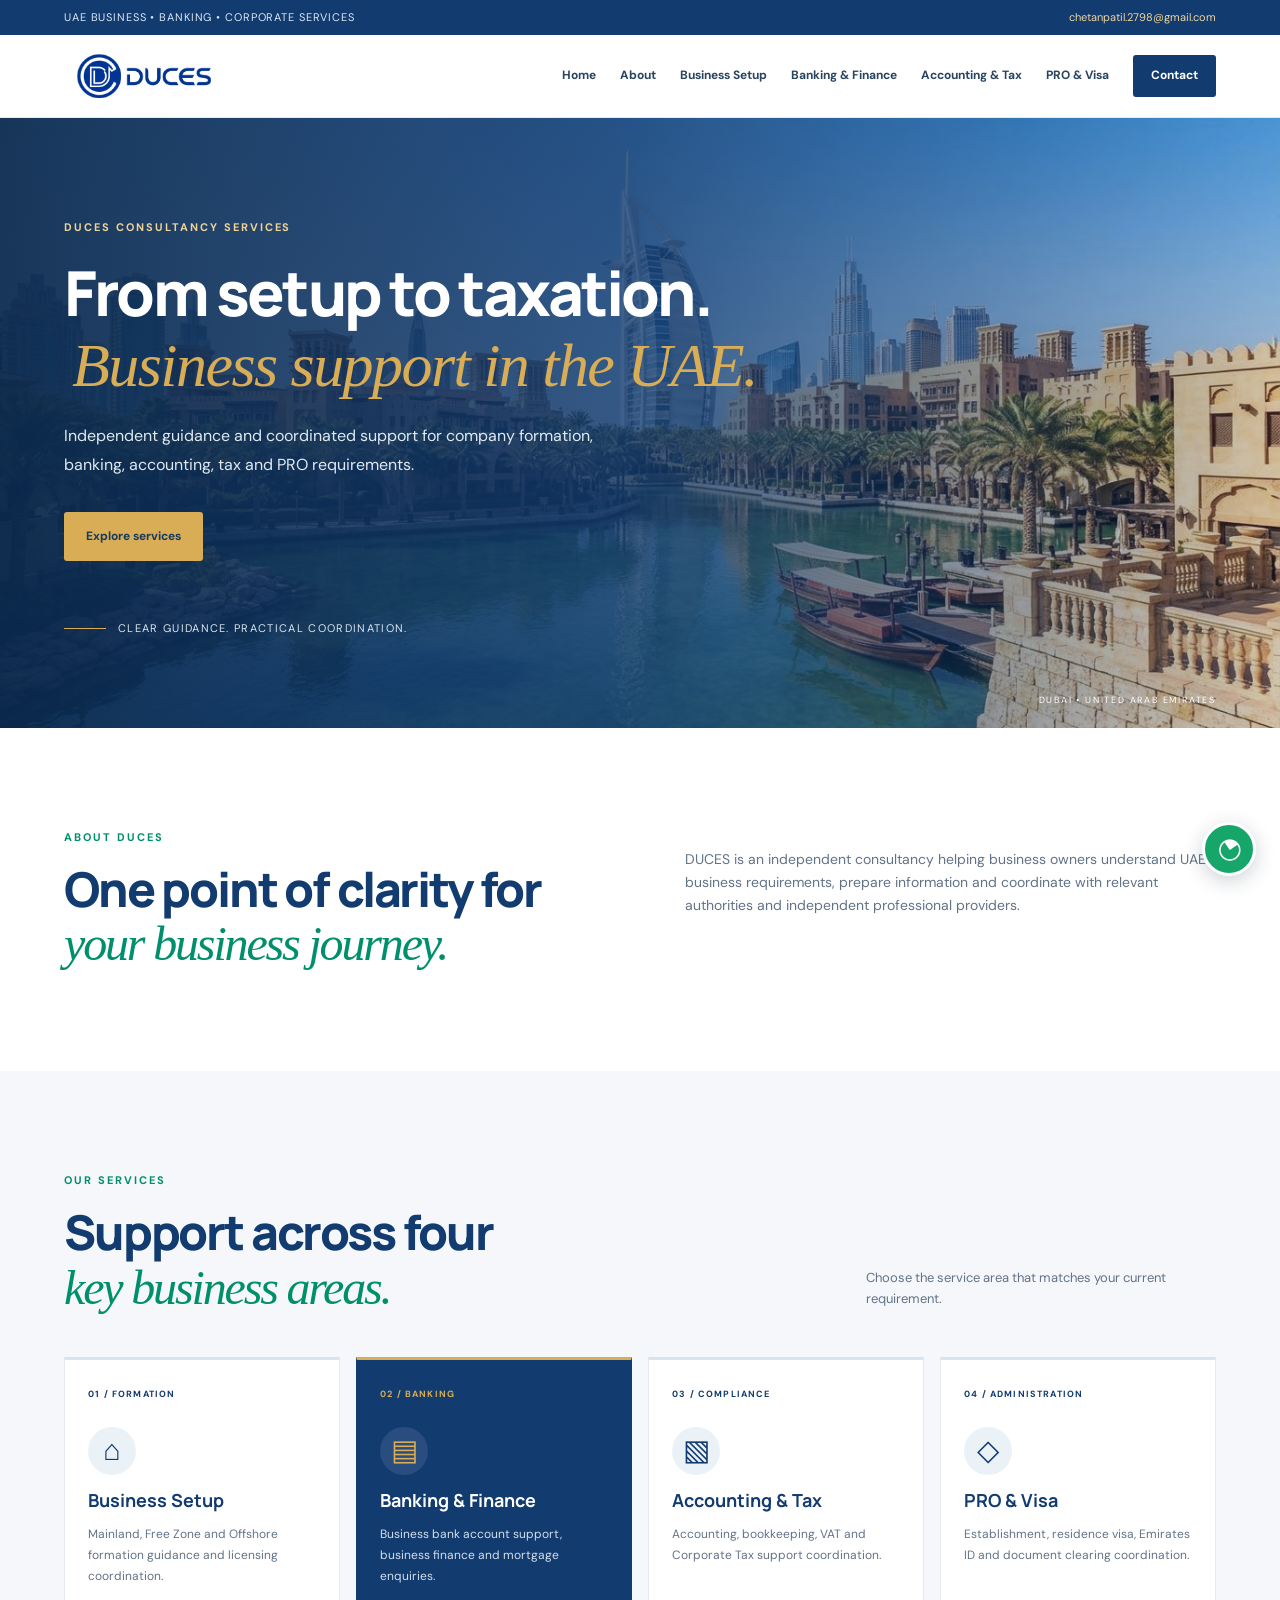
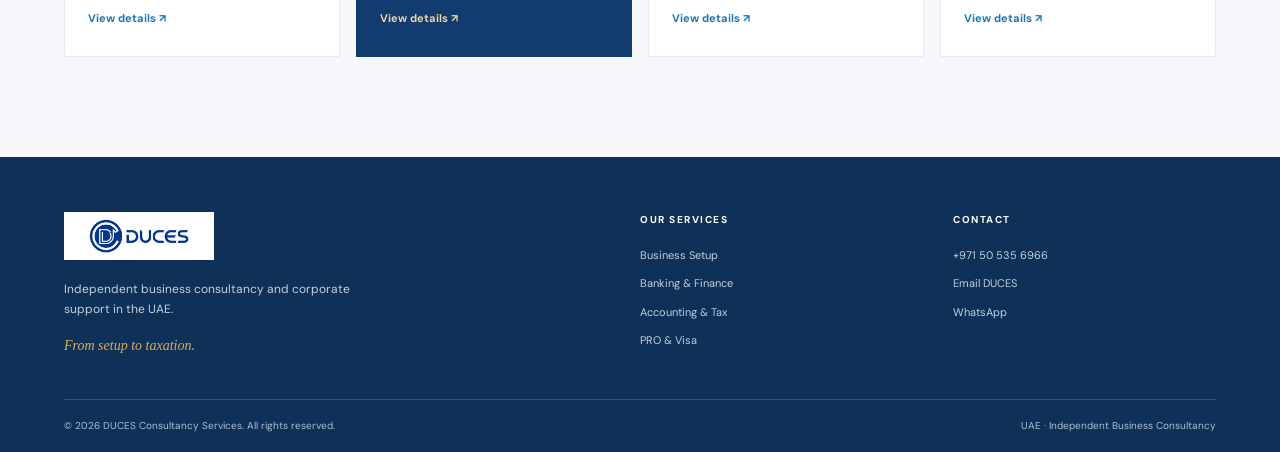
==== index.html @ 1cf12904 "Refine homepage hero brand label and CTA" ====
<!doctype html>
<html lang="en">
<head>
<meta charset="utf-8"><meta name="viewport" content="width=device-width,initial-scale=1">
<title>DUCES Consultancy Services | UAE Business Setup, Banking & Tax</title>
<meta name="description" content="DUCES Consultancy Services provides coordinated guidance for UAE company formation, business banking, finance, accounting, taxation, PRO and visa services.">
<meta name="theme-color" content="#123B70">
<link rel="preconnect" href="https://fonts.googleapis.com"><link rel="preconnect" href="https://fonts.gstatic.com" crossorigin>
<link href="https://fonts.googleapis.com/css2?family=DM+Sans:wght@400;500;600;700&family=Manrope:wght@400;500;600;700;800&display=swap" rel="stylesheet">
<link rel="stylesheet" href="style.css?v=20261111-hero8">
</head>
<body>
<div class="topline"><div class="wrap topline-inner"><span>UAE BUSINESS • BANKING • CORPORATE SERVICES</span><a href="mailto:chetanpatil.2798@gmail.com">chetanpatil.2798@gmail.com</a></div></div>
<header class="header"><div class="wrap nav-wrap">
<a class="brand" href="index.html" aria-label="DUCES home"><img src="assets/duces-logo.jpg" alt="DUCES Consultancy Services"></a>
<button class="menu-toggle" aria-label="Toggle navigation" aria-expanded="false" aria-controls="main-navigation">☰</button>
<nav class="nav" id="main-navigation" aria-label="Main navigation">
<a href="index.html">Home</a><a href="about.html">About</a><a href="business-setup.html">Business Setup</a><a href="banking-finance.html">Banking & Finance</a><a href="accounting-tax.html">Accounting & Tax</a><a href="pro-visa.html">PRO & Visa</a><a class="nav-contact" href="https://chetan7025.github.io/Duces-Website-V6/contact.html">Contact</a>
</nav></div></header>
<main>
<section class="hero" id="home"><div class="hero-shade"></div><div class="wrap hero-content">
<div class="eyebrow">DUCES CONSULTANCY SERVICES</div>
<h1>From setup to taxation.<br><em>Business support in the UAE.</em></h1>
<p>Independent guidance and coordinated support for company formation, banking, accounting, tax and PRO requirements.</p>
<div class="hero-actions"><a class="btn btn-gold" href="#services">Explore services</a></div>
<div class="hero-note"><span class="note-line"></span><span>Clear guidance. Practical coordination.</span></div>
</div><div class="hero-image-credit">DUBAI • UNITED ARAB EMIRATES</div></section>
<section class="section about" id="about"><div class="wrap about-grid"><div><div class="kicker">ABOUT DUCES</div><h2>One point of clarity for<br><em>your business journey.</em></h2></div><div class="about-copy"><p>DUCES is an independent consultancy helping business owners understand UAE business requirements, prepare information and coordinate with relevant authorities and independent professional providers.</p></div></div></section>
<section class="section services" id="services"><div class="wrap"><div class="section-heading"><div><div class="kicker">OUR SERVICES</div><h2>Support across four<br><em>key business areas.</em></h2></div><p>Choose the service area that matches your current requirement.</p></div>
<div class="service-grid">
<a class="service-card" href="business-setup.html"><div class="card-no">01 / FORMATION</div><div class="card-icon">⌂</div><h3>Business Setup</h3><p>Mainland, Free Zone and Offshore formation guidance and licensing coordination.</p><span class="card-link">View details ↗</span></a>
<a class="service-card featured" href="banking-finance.html"><div class="card-no">02 / BANKING</div><div class="card-icon">▤</div><h3>Banking & Finance</h3><p>Business bank account support, business finance and mortgage enquiries.</p><span class="card-link">View details ↗</span></a>
<a class="service-card" href="accounting-tax.html"><div class="card-no">03 / COMPLIANCE</div><div class="card-icon">▧</div><h3>Accounting & Tax</h3><p>Accounting, bookkeeping, VAT and Corporate Tax support coordination.</p><span class="card-link">View details ↗</span></a>
<a class="service-card" href="pro-visa.html"><div class="card-no">04 / ADMINISTRATION</div><div class="card-icon">◇</div><h3>PRO & Visa</h3><p>Establishment, residence visa, Emirates ID and document clearing coordination.</p><span class="card-link">View details ↗</span></a>
</div></div></section>
</main>
<footer class="footer"><div class="wrap footer-main"><div class="footer-brand"><img src="assets/duces-logo.jpg" alt="DUCES"><p>Independent business consultancy and corporate support in the UAE.</p><span>From setup to taxation.</span></div><div><h4>OUR SERVICES</h4><a href="business-setup.html">Business Setup</a><a href="banking-finance.html">Banking & Finance</a><a href="accounting-tax.html">Accounting & Tax</a><a href="pro-visa.html">PRO & Visa</a></div><div><h4>CONTACT</h4><a href="tel:+971505356966">+971 50 535 6966</a><a href="mailto:chetanpatil.2798@gmail.com">Email DUCES</a><a href="https://wa.me/971505356966" target="_blank" rel="noopener">WhatsApp</a></div></div><div class="wrap footer-bottom"><span>© <span id="year"></span> DUCES Consultancy Services. All rights reserved.</span><span>UAE · Independent Business Consultancy</span></div></footer>
<a class="whatsapp-float" href="https://wa.me/971505356966" target="_blank" rel="noopener" aria-label="Chat with DUCES on WhatsApp"><span>◔</span></a>
<script src="script.js"></script>
</body></html>
---- style.css ----
:root{--royal:#123B70;--blue:#1976B9;--green:#008F6B;--gold:#D9AD55;--white:#fff;--bg:#F5F7FA;--silver:#E5EBF1;--ink:#18324d;--muted:#627387;--serif:Georgia,'Times New Roman',serif}*{box-sizing:border-box}html{scroll-behavior:smooth;scroll-padding-top:90px}body{margin:0;color:var(--ink);font-family:'DM Sans',sans-serif;line-height:1.65}a{color:inherit;text-decoration:none}.wrap{width:min(1160px,90%);margin:auto}.topline{background:var(--royal);color:#dce8f3;font-size:11px;letter-spacing:.08em}.topline-inner{min-height:35px;display:flex;align-items:center;justify-content:space-between}.topline a{color:#f0d69f;letter-spacing:0}.header{position:sticky;top:0;z-index:20;background:#fff;border-bottom:1px solid var(--silver)}.nav-wrap{min-height:82px;display:flex;align-items:center;justify-content:space-between}.brand img{display:block;width:160px;height:54px;object-fit:contain}.nav{display:flex;align-items:center;gap:24px;font-size:12px;font-weight:700;color:#29445f}.nav a:hover{color:var(--blue)}.nav .nav-contact{background:var(--royal);color:#fff;padding:11px 18px;border-radius:3px}.menu-toggle{display:none;border:0;background:none;font-size:25px;color:var(--royal)}.hero{position:relative;min-height:590px;display:flex;align-items:center;color:#fff;background:var(--royal) url('assets/duces-hero.jpg') center 47%/cover no-repeat}.hero-shade{position:absolute;inset:0;background:linear-gradient(90deg,rgba(10,42,79,.94) 0%,rgba(18,59,112,.82) 48%,rgba(18,59,112,.18) 100%)}.hero-content{position:relative;padding:100px 0 90px}.eyebrow,.kicker{font-size:11px;font-weight:700;letter-spacing:.18em;color:var(--green)}.hero .eyebrow{color:#efd49a}.eyebrow i{display:inline-block;width:25px;height:2px;background:var(--gold);vertical-align:middle;margin-right:9px}.hero h1,.section h2,.process h2{font:800 clamp(38px,5.2vw,62px)/1.12 'Manrope',sans-serif;letter-spacing:-.045em;margin:22px 0}.hero h1 em,.section h2 em,.process h2 em{font-family:var(--serif);font-weight:400;color:var(--gold)}.hero-content>p{max-width:570px;color:#e0e9f2;font-size:16px;line-height:1.8}.hero-actions{display:flex;gap:13px;flex-wrap:wrap;margin-top:32px}.btn{display:inline-flex;align-items:center;gap:20px;padding:14px 21px;border-radius:3px;font-size:12px;font-weight:700;border:1px solid transparent;cursor:pointer}.btn-gold{background:var(--gold);color:#173b60}.btn-outline{border-color:rgba(255,255,255,.55);color:#fff}.btn-blue{background:var(--royal);color:#fff}.btn:hover{filter:brightness(1.06);transform:translateY(-1px)}.hero-note{display:flex;align-items:center;gap:12px;margin-top:58px;color:#dce6ef;font-size:11px;letter-spacing:.12em;text-transform:uppercase}.note-line{width:42px;height:1px;background:var(--gold)}.hero-image-credit{position:absolute;bottom:20px;right:5%;font-size:9px;letter-spacing:.2em;color:#fff}.proof{background:#fff;border-bottom:1px solid var(--silver)}.proof-grid{display:grid;grid-template-columns:repeat(4,1fr);padding:27px 0;gap:20px}.proof-grid>div{display:flex;align-items:center;gap:15px;border-right:1px solid var(--silver);padding-left:20px}.proof-grid>div:first-child{padding-left:0}.proof-grid>div:last-child{border:0}.proof b{font:700 24px 'Manrope';color:var(--gold)}.proof span{font-size:12px;line-height:1.4;color:#53687d}.section{padding:100px 0}.about-grid{display:grid;grid-template-columns:1fr 1fr;gap:90px;align-items:start}.section h2,.process h2{font-size:clamp(34px,4.1vw,48px);color:var(--royal);margin:16px 0 0}.section h2 em{color:var(--green)}.about-copy{padding-top:20px;color:var(--muted);font-size:14px}.about-copy p{margin:0 0 18px}.text-link{display:inline-flex;gap:20px;align-items:center;color:var(--royal);font-size:12px;font-weight:700;margin-top:12px;border-bottom:1px solid var(--gold);padding-bottom:7px}.services{background:var(--bg)}.section-heading{display:flex;align-items:end;justify-content:space-between;gap:50px;margin-bottom:42px}.section-heading>p{max-width:350px;color:var(--muted);font-size:13px;margin:0 0 5px}.service-grid{display:grid;grid-template-columns:repeat(4,1fr);gap:16px}.service-card{background:#fff;border:1px solid var(--silver);padding:27px 23px 25px;min-height:300px;transition:.2s}.service-card:hover{transform:translateY(-5px);border-color:#a9c5db;box-shadow:0 12px 30px #173b6010}.service-card.featured{background:var(--royal);color:#fff;border-color:var(--royal)}.card-no{font-size:9px;letter-spacing:.13em;color:var(--green);font-weight:700}.featured .card-no{color:var(--gold)}.card-icon{font-size:29px;color:var(--gold);margin:25px 0 13px}.service-card h3{font:700 18px 'Manrope';margin:0 0 10px;color:var(--royal)}.featured h3{color:#fff}.service-card p{font-size:12px;line-height:1.75;color:var(--muted);min-height:68px}.featured p{color:#d3dfeb}.card-link{font-size:11px;font-weight:700;color:var(--blue)}.featured .card-link{color:#f0d69f}.setup{background:#fff}.split{display:grid;grid-template-columns:1.1fr .9fr;gap:90px;align-items:center}.split-copy>p,.tax-intro>p{font-size:13px;color:var(--muted);max-width:520px;margin:22px 0}.choice-list{margin:28px 0}.choice-list>div{display:grid;grid-template-columns:110px 1fr;gap:15px;padding:13px 0;border-bottom:1px solid var(--silver);font-size:12px}.choice-list b{color:var(--royal)}.choice-list span{color:var(--muted)}.package-panel{background:var(--bg);padding:32px;border:1px solid var(--silver)}.panel-top{display:flex;justify-content:space-between;font-size:10px;letter-spacing:.15em;font-weight:700;color:var(--royal);padding-bottom:18px;border-bottom:1px solid #d9e2eb}.gold-dot{width:8px;height:8px;border-radius:50%;background:var(--gold)}.package{padding:22px 0;border-bottom:1px solid #d9e2eb}.package small{font-size:9px;letter-spacing:.14em;color:var(--green);font-weight:700}.package h3{font:800 34px 'Manrope';color:var(--royal);margin:6px 0 0}.package p{font-size:12px;color:var(--muted);margin:0}.package-highlight h3{color:var(--green)}.fineprint{font-size:10px;color:#77889a;line-height:1.6;margin:18px 0 0}.banking{background:var(--royal);color:#fff}.banking-grid{display:grid;grid-template-columns:.85fr 1.15fr;gap:100px}.banking .kicker{color:var(--gold)}.banking h2{color:#fff}.banking h2 em{color:var(--gold)}.banking-grid>div:first-child>p{font-size:13px;color:#d3dfeb;max-width:400px;margin-top:25px}.banking-items article{display:flex;gap:22px;padding:0 0 23px;margin-bottom:23px;border-bottom:1px solid #ffffff2b}.banking-items article>span{font:700 22px 'Manrope';color:var(--gold)}.banking-items h3{font:700 17px 'Manrope';margin:0 0 5px}.banking-items article p{font-size:12px;color:#d3dfeb;margin:0}.disclaimer{font-size:10px;color:#b8c9d9;line-height:1.7}.tax{background:var(--bg)}.tax-grid{display:grid;grid-template-columns:1.1fr 1fr 1fr;gap:18px;align-items:stretch}.tax-intro{padding-right:20px}.tax-card{background:#fff;border:1px solid var(--silver);padding:30px}.tax-number{font:700 32px 'Manrope';color:var(--gold)}.tax-card h3{font:700 18px 'Manrope';color:var(--royal);margin:22px 0 9px}.tax-card p{font-size:12px;color:var(--muted);line-height:1.8}.pro{padding:75px 0}.pro-inner{display:grid;grid-template-columns:1fr 1fr;gap:80px;align-items:center}.pro-inner>div:last-child p{font-size:13px;color:var(--muted)}.process{background:var(--royal);color:#fff;padding:90px 0}.process .kicker{color:var(--gold)}.process h2{color:#fff}.process h2 em{color:var(--gold)}.section-heading.light>p{color:#d0dce8}.steps{display:grid;grid-template-columns:repeat(4,1fr);gap:24px;margin-top:50px}.steps>div{border-top:1px solid #ffffff4a;padding-top:19px}.steps b{font:700 25px 'Manrope';color:var(--gold)}.steps h3{font:700 16px 'Manrope';margin:18px 0 7px}.steps p{font-size:11px;color:#d0dce8;line-height:1.8}.contact{background:#fff}.contact-grid{display:grid;grid-template-columns:.85fr 1.15fr;gap:90px;align-items:start}.contact-copy h2{margin-bottom:20px}.contact-copy>p{font-size:13px;color:var(--muted);max-width:380px}.contact-detail{margin-top:26px;display:flex;flex-direction:column;gap:3px}.contact-detail small{font-size:9px;letter-spacing:.15em;color:var(--green);font-weight:700}.contact-detail a,.contact-detail span{font-size:13px;color:var(--royal);font-weight:600}.enquiry-form{padding:35px;background:var(--bg);border:1px solid var(--silver)}.form-heading{margin-bottom:22px}.form-heading h3{font:700 20px 'Manrope';color:var(--royal);margin:0}.form-heading p,.form-note{font-size:10px;color:var(--muted)}.form-row{display:grid;grid-template-columns:1fr 1fr;gap:15px}.enquiry-form label{display:block;font-size:11px;font-weight:700;color:#3c5268;margin-bottom:15px}.enquiry-form input,.enquiry-form select,.enquiry-form textarea{display:block;width:100%;margin-top:6px;padding:12px;border:1px solid #d7e0e9;background:#fff;border-radius:2px;font:12px 'DM Sans';color:var(--ink);outline:none}.enquiry-form input:focus,.enquiry-form select:focus,.enquiry-form textarea:focus{border-color:var(--blue)}.enquiry-form textarea{resize:vertical}.submit{width:100%;justify-content:space-between}.form-note{margin:12px 0 0}.footer{background:#0f3158;color:#c2d0de;padding:55px 0 18px}.footer-main{display:grid;grid-template-columns:2fr 1fr 1fr;gap:50px;padding-bottom:40px;border-bottom:1px solid #ffffff25}.footer-brand img{width:150px;height:48px;object-fit:contain;background:#fff;padding:4px}.footer-brand p{max-width:300px;font-size:12px;color:#c2d0de}.footer-brand span{font:italic 14px var(--serif);color:var(--gold)}.footer h4{font-size:10px;letter-spacing:.15em;color:#fff;margin:0 0 18px}.footer-main>div:not(:first-child) a{display:block;font-size:11px;margin:10px 0;color:#c2d0de}.footer a:hover{color:var(--gold)}.footer-bottom{display:flex;justify-content:space-between;padding-top:18px;font-size:10px;color:#aebfd0}.whatsapp-float{position:fixed;right:24px;bottom:24px;width:54px;height:54px;background:#16a66a;color:white;border-radius:50%;display:grid;place-items:center;z-index:30;box-shadow:0 5px 20px #001c3033;font-size:28px;border:3px solid #fff}.whatsapp-float span{transform:rotate(-35deg)}@media(max-width:1000px){.nav{gap:12px;font-size:11px}.service-grid{grid-template-columns:repeat(2,1fr)}.banking-grid,.split{gap:50px}.tax-grid{grid-template-columns:1fr 1fr}.tax-intro{grid-column:1/-1}.tax-intro h2 br{display:none}}@media(max-width:760px){.topline-inner{justify-content:center}.topline-inner>a{display:none}.nav-wrap{min-height:70px}.brand img{width:135px;height:48px}.menu-toggle{display:block}.nav{display:none;position:absolute;top:70px;left:0;right:0;background:#fff;padding:15px 5% 22px;box-shadow:0 12px 20px #0b28501a;flex-direction:column;align-items:stretch;gap:0}.nav.open{display:flex}.nav a{padding:12px 0;border-bottom:1px solid var(--silver)}.nav .nav-contact{padding:12px 15px;margin-top:10px;text-align:center}.hero{min-height:570px;background-position:58% center}.hero-shade{background:linear-gradient(90deg,rgba(10,42,79,.95),rgba(18,59,112,.76))}.hero-content{padding:80px 0}.hero h1{font-size:39px}.hero-content>p{font-size:14px}.proof-grid{grid-template-columns:1fr 1fr;gap:18px}.proof-grid>div{padding:0;border:0}.section{padding:70px 0}.about-grid,.split,.banking-grid,.pro-inner,.contact-grid{grid-template-columns:1fr;gap:35px}.section-heading{display:block}.section-heading>p{margin-top:20px}.service-grid{grid-template-columns:1fr 1fr;gap:10px}.service-card{padding:20px 16px;min-height:300px}.service-card h3{font-size:16px}.service-card p{font-size:11px}.choice-list>div{grid-template-columns:90px 1fr}.tax-grid{grid-template-columns:1fr}.tax-intro{grid-column:auto}.steps{grid-template-columns:1fr 1fr;gap:28px 18px}.footer-main{grid-template-columns:1fr 1fr;gap:30px}.footer-brand{grid-column:1/-1}.footer-bottom{gap:12px;flex-direction:column}.enquiry-form{padding:25px 18px}}@media(max-width:420px){.hero h1{font-size:33px}.hero-actions .btn{width:100%;justify-content:space-between}.service-grid{grid-template-columns:1fr}.service-card{min-height:0}.service-card p{min-height:0}.form-row{grid-template-columns:1fr;gap:0}.steps{grid-template-columns:1fr}.proof-grid{gap:15px}.proof b{font-size:20px}}
/* Dedicated inner-page components */
.nav a.active{color:var(--green)}
.inner-hero{background:linear-gradient(90deg,rgba(10,42,79,.94) 0%,rgba(18,59,112,.82) 48%,rgba(18,59,112,.18) 100%),url('assets/duces-hero.jpg') center 47%/cover no-repeat;color:#fff;padding:92px 0 100px}
.inner-hero-content{max-width:1160px}
.inner-hero .kicker{color:var(--gold)}
.inner-hero h1{font:800 clamp(42px,5.4vw,66px)/1.08 'Manrope',sans-serif;letter-spacing:-.045em;margin:20px 0}
.inner-hero h1 em{font:400 1em/1.1 Georgia,serif;color:var(--gold)}
.inner-hero-content>p{max-width:650px;color:#e0e9f2;font-size:15px;line-height:1.85}
.inner-hero-actions{display:flex;align-items:center;gap:28px;flex-wrap:wrap;margin-top:30px}
.inner-text-link{font-size:12px;color:#fff;border-bottom:1px solid var(--gold);padding-bottom:6px}
.page-intro{padding-top:82px;padding-bottom:78px}
.page-intro-grid{display:grid;grid-template-columns:1fr 1fr;gap:90px;align-items:start}
.page-intro h2,.decision-section h2,.package-layout h2,.document-grid h2,.page-cta h2{font:800 clamp(34px,4.1vw,48px)/1.14 'Manrope',sans-serif;color:var(--royal);letter-spacing:-.04em;margin:16px 0}
.page-intro h2 em,.decision-section h2 em,.package-layout h2 em,.document-grid h2 em,.page-cta h2 em{font:400 1em/1.2 Georgia,serif;color:var(--green)}
.lead-copy{font-size:16px;line-height:1.85;color:var(--ink);margin:0 0 15px}
.muted-copy{font-size:13px;line-height:1.85;color:var(--muted)}
.jurisdiction-section{background:var(--bg);padding-top:85px;padding-bottom:90px}
.jurisdiction-grid{display:grid;grid-template-columns:repeat(3,1fr);gap:17px}
.jurisdiction-card{background:#fff;border:1px solid var(--silver);padding:30px 27px;display:flex;flex-direction:column;min-height:440px}
.jurisdiction-featured{border-top:4px solid var(--green);padding-top:27px}
.jurisdiction-index{font-size:9px;letter-spacing:.14em;color:var(--green);font-weight:700}
.jurisdiction-symbol{font:700 34px 'Manrope';color:var(--gold);margin:24px 0 12px}
.jurisdiction-card h3{font:700 21px 'Manrope';color:var(--royal);margin:0 0 10px}
.jurisdiction-card>p,.jurisdiction-card li{font-size:12px;line-height:1.8;color:var(--muted)}
.jurisdiction-card h4{font:700 11px 'Manrope';letter-spacing:.08em;text-transform:uppercase;color:var(--royal);margin:17px 0 4px}
.jurisdiction-card ul{padding-left:17px;margin:4px 0 20px}
.jurisdiction-card .text-link{margin-top:auto;align-self:flex-start}
.decision-grid{display:grid;grid-template-columns:.85fr 1.15fr;gap:90px}
.decision-list>div{display:grid;grid-template-columns:42px 1fr;gap:16px;padding:0 0 18px;margin-bottom:18px;border-bottom:1px solid var(--silver)}
.decision-list>div>b{font:700 20px 'Manrope';color:var(--gold)}
.decision-list h3{font:700 16px 'Manrope';color:var(--royal);margin:0 0 4px}
.decision-list p{font-size:12px;color:var(--muted);margin:0;line-height:1.8}
.zone-section{background:var(--bg);padding-top:85px;padding-bottom:75px}
.zone-grid{display:grid;grid-template-columns:repeat(3,1fr);gap:12px}
.zone-grid>div{background:#fff;border:1px solid var(--silver);padding:23px;min-height:100px;display:flex;flex-direction:column;justify-content:center}
.zone-grid .zone-logo-card{align-items:center;justify-content:center;text-align:center;gap:6px;min-height:132px;padding:18px 16px}
.zone-logo-card img{display:block;width:100%;max-width:190px;height:88px;object-fit:contain;object-position:center;margin:0 auto 5px;}
.zone-logo-card strong{font:800 15px 'Manrope';color:var(--royal);letter-spacing:.02em}
.zone-logo-card span{font-size:11px;color:var(--muted);margin-top:0}
@media(max-width:700px){.zone-grid{grid-template-columns:repeat(2,minmax(0,1fr))}.zone-grid .zone-logo-card{min-height:120px;padding:14px 10px!important}.zone-logo-card img{max-width:82px;max-height:36px}}

.zone-grid strong{font:800 15px 'Manrope';color:var(--royal);letter-spacing:.02em}
.zone-grid span{font-size:11px;color:var(--muted);margin-top:5px}
.zone-note{font-size:10px;line-height:1.7;color:#77889a;margin:18px 0 0}
.package-section{background:#fff}
.package-layout{display:grid;grid-template-columns:.9fr 1.1fr;gap:90px;align-items:center}
.package-layout .package-panel{max-width:none}
.setup-process{background:var(--royal);color:#fff}
.setup-process .kicker{color:var(--gold)}
.setup-process h2{color:#fff}
.setup-process h2 em{color:var(--gold)}
.setup-process .section-heading>p{color:#d0dce8}
.formation-steps{display:grid;grid-template-columns:repeat(5,1fr);gap:18px;margin-top:42px}
.formation-steps>div{border-top:1px solid #ffffff45;padding-top:17px}
.formation-steps b{font:700 24px 'Manrope';color:var(--gold)}
.formation-steps h3{font:700 15px 'Manrope';margin:16px 0 6px}
.formation-steps p{font-size:11px;line-height:1.8;color:#d0dce8}
.document-grid{display:grid;grid-template-columns:.9fr 1.1fr;gap:90px;align-items:start}
.document-panel{background:var(--bg);border:1px solid var(--silver);padding:30px}
.document-panel h3{font:700 18px 'Manrope';color:var(--royal);margin:0 0 15px}
.document-panel ul{padding-left:18px;margin:0}
.document-panel li{font-size:12px;line-height:2;color:var(--muted)}
.document-panel>p{font-size:10px;line-height:1.7;color:#77889a;border-top:1px solid var(--silver);padding-top:15px;margin:18px 0 0}
.page-cta{background:var(--royal);color:#fff;padding:65px 0}
.page-cta-inner{display:flex;justify-content:space-between;align-items:center;gap:35px}
.page-cta .kicker{color:var(--gold)}
.page-cta h2{color:#fff;font-size:clamp(30px,3.6vw,42px);margin:12px 0}
.page-cta h2 em{color:var(--gold)}
.page-cta p{font-size:12px;color:#d0dce8;margin:0}
.page-cta .btn{flex-shrink:0}
@media(max-width:900px){.jurisdiction-grid{grid-template-columns:1fr 1fr}.jurisdiction-card:last-child{grid-column:1/-1;min-height:0}.formation-steps{grid-template-columns:repeat(3,1fr)}.page-intro-grid,.decision-grid,.package-layout,.document-grid{gap:45px}}
@media(max-width:760px){.inner-hero{padding:72px 0 78px}.inner-hero h1{font-size:43px}.inner-hero-content>p{font-size:13px}.page-intro-grid,.decision-grid,.package-layout,.document-grid{grid-template-columns:1fr;gap:25px}.jurisdiction-grid{grid-template-columns:1fr}.jurisdiction-card:last-child{grid-column:auto}.jurisdiction-card{min-height:0}.zone-grid{grid-template-columns:1fr 1fr}.formation-steps{grid-template-columns:1fr 1fr}.page-cta-inner{align-items:flex-start;flex-direction:column}.page-cta .btn{width:100%;justify-content:space-between}}
@media(max-width:420px){.inner-hero h1{font-size:36px}.zone-grid{grid-template-columns:1fr}.formation-steps{grid-template-columns:1fr}.inner-hero-actions{align-items:flex-start;flex-direction:column;gap:18px}}

/* Business setup FAQ */
.faq-section{background:var(--bg);padding-top:84px;padding-bottom:90px}
.faq-layout{display:grid;grid-template-columns:.72fr 1.28fr;gap:72px;align-items:start}
.faq-intro h2{font:800 clamp(34px,4.1vw,48px)/1.14 'Manrope',sans-serif;color:var(--royal);letter-spacing:-.04em;margin:16px 0}
.faq-intro h2 em{font:400 1em/1.2 Georgia,serif;color:var(--green)}
.faq-list{border-top:1px solid var(--silver)}
.faq-item{border-bottom:1px solid var(--silver);background:#fff}
.faq-item summary{position:relative;list-style:none;cursor:pointer;padding:20px 48px 20px 20px;color:var(--royal);font:700 14px/1.5 'Manrope',sans-serif}
.faq-item summary::-webkit-details-marker{display:none}
.faq-item summary:after{content:'+';position:absolute;right:20px;top:17px;color:var(--green);font:400 23px/1 'DM Sans',sans-serif}
.faq-item[open] summary:after{content:'−'}
.faq-answer{padding:0 20px 18px}
.faq-answer p{margin:0;color:var(--muted);font-size:12px;line-height:1.85}
@media(max-width:760px){.faq-layout{grid-template-columns:1fr;gap:28px}.faq-section{padding-top:62px;padding-bottom:65px}.faq-item summary{font-size:13px;padding-left:15px}.faq-answer{padding-left:15px;padding-right:15px}}


/* Banking & Finance page */
.banking-hero .inner-hero-content{max-width:1160px}
.banking-intro{padding-top:78px;padding-bottom:76px}
.banking-intro-grid{display:grid;grid-template-columns:.9fr 1.1fr;gap:80px;align-items:start}
.banking-intro h2,.finance-section h2,.bank-readiness h2,.mortgage-section h2{font:800 clamp(34px,4.1vw,48px)/1.14 'Manrope',sans-serif;color:var(--royal);letter-spacing:-.04em;margin:16px 0}
.banking-intro h2 em,.finance-section h2 em,.bank-readiness h2 em,.mortgage-section h2 em{font:400 1em/1.2 Georgia,serif;color:var(--green)}
.banking-intro-copy p{font-size:14px;line-height:1.9;color:var(--muted);margin:0 0 14px}
.banking-service-section{background:var(--bg);padding:82px 0}
.banking-service-grid{display:grid;grid-template-columns:repeat(3,1fr);gap:16px;margin-top:34px}
.banking-service-card{background:#fff;border:1px solid var(--silver);padding:28px 25px;min-height:270px;display:flex;flex-direction:column}
.banking-service-card .service-index{font:700 22px 'Manrope';color:var(--gold);margin-bottom:22px}
.banking-service-card h3{font:700 19px 'Manrope';color:var(--royal);margin:0 0 10px}
.banking-service-card p{font-size:12px;line-height:1.85;color:var(--muted);margin:0 0 18px}
.banking-service-card a{margin-top:auto}
.bank-types{padding:82px 0}
.bank-types-grid{display:grid;grid-template-columns:repeat(3,1fr);gap:15px;margin-top:34px}
.bank-type{border-top:3px solid var(--green);background:var(--bg);padding:25px 24px}
.bank-type h3{font:700 17px 'Manrope';color:var(--royal);margin:0 0 10px}
.bank-type p{font-size:12px;line-height:1.8;color:var(--muted);margin:0}
.bank-type small{display:block;color:var(--green);font-size:9px;letter-spacing:.12em;font-weight:700;margin-bottom:15px}
.bank-readiness{background:var(--royal);color:#fff;padding:82px 0}
.bank-readiness h2{color:#fff}
.bank-readiness h2 em{color:var(--gold)}
.bank-readiness .section-heading>p{color:#d0dce8}
.bank-doc-grid{display:grid;grid-template-columns:1fr 1fr;gap:18px;margin-top:35px}
.bank-doc-panel{background:#fff;color:var(--ink);padding:28px}
.bank-doc-panel h3{font:700 17px 'Manrope';color:var(--royal);margin:0 0 14px}
.bank-doc-panel ul{margin:0;padding-left:18px}
.bank-doc-panel li{font-size:12px;line-height:2;color:var(--muted)}
.bank-doc-panel p{font-size:11px;line-height:1.8;color:var(--muted);margin:16px 0 0}
.finance-section{padding:82px 0}
.finance-layout{display:grid;grid-template-columns:.8fr 1.2fr;gap:75px;align-items:start}
.finance-product-list{border-top:1px solid var(--silver)}
.finance-product{display:grid;grid-template-columns:42px 1fr;gap:16px;padding:21px 0;border-bottom:1px solid var(--silver)}
.finance-product>b{font:700 20px 'Manrope';color:var(--gold)}
.finance-product h3{font:700 16px 'Manrope';color:var(--royal);margin:0 0 5px}
.finance-product p{font-size:12px;line-height:1.8;color:var(--muted);margin:0}
.mortgage-section{background:var(--bg);padding:82px 0}
.mortgage-grid{display:grid;grid-template-columns:1fr 1fr;gap:65px;align-items:start}
.mortgage-copy p{font-size:13px;line-height:1.9;color:var(--muted)}
.mortgage-checklist{background:#fff;border:1px solid var(--silver);padding:28px}
.mortgage-checklist h3{font:700 17px 'Manrope';color:var(--royal);margin:0 0 14px}
.mortgage-checklist ul{padding-left:18px;margin:0}
.mortgage-checklist li{font-size:12px;line-height:2;color:var(--muted)}
.banking-faq{background:#fff}
.banking-disclaimer{font-size:10px;line-height:1.8;color:#8190a0;margin-top:24px}
@media(max-width:850px){.banking-intro-grid,.finance-layout,.mortgage-grid{grid-template-columns:1fr;gap:28px}.banking-service-grid,.bank-types-grid{grid-template-columns:1fr 1fr}.bank-doc-grid{grid-template-columns:1fr}}
@media(max-width:600px){.banking-service-grid,.bank-types-grid{grid-template-columns:1fr}.banking-service-card{min-height:0}.banking-intro,.banking-service-section,.bank-types,.bank-readiness,.finance-section,.mortgage-section{padding:62px 0}.bank-doc-panel,.mortgage-checklist{padding:22px 18px}}


/* Banking & Finance imagery — aligned with the homepage visual system */
.banking-advisory-image{margin:22px 0 24px;overflow:hidden;border:1px solid var(--silver);background:#fff}
.banking-advisory-image img{display:block;width:100%;height:230px;object-fit:cover}
.banking-card-image{display:block;width:100%;height:178px;object-fit:cover;margin:-28px -25px 24px;width:calc(100% + 50px);max-width:none}
.banking-service-card{overflow:hidden}
.finance-product{grid-template-columns:104px 42px 1fr;align-items:center}
.finance-product img{width:104px;height:78px;object-fit:cover;display:block}
.mortgage-card-image{display:block;width:100%;height:190px;object-fit:cover;margin:0 0 22px}
@media(max-width:600px){
 .banking-advisory-image img{height:190px}
 .banking-card-image{height:165px}
 .finance-product{grid-template-columns:82px 30px 1fr;gap:12px}
 .finance-product img{width:82px;height:68px}
 .mortgage-card-image{height:170px}
}


/* Desktop alignment refinement — Banking & Finance */
@media(min-width:851px){
  .banking-intro-grid{
    grid-template-columns:minmax(0,.9fr) minmax(0,1.1fr);
    gap:clamp(42px,5vw,68px);
    align-items:center;
  }
  .banking-intro-grid>div,
  .finance-layout>div,
  .mortgage-grid>div,
  .faq-layout>div{min-width:0}
  .banking-advisory-image{margin:0 0 24px}
  .banking-advisory-image img{height:250px}
  .banking-service-grid,
  .bank-types-grid{grid-template-columns:repeat(3,minmax(0,1fr));align-items:stretch}
  .banking-service-card{
    min-width:0;
    min-height:100%;
    padding:26px 24px;
  }
  .banking-card-image{
    height:190px;
    margin:-26px -24px 24px;
    width:calc(100% + 48px);
  }
  .finance-layout{
    grid-template-columns:minmax(0,.82fr) minmax(0,1.18fr);
    gap:clamp(38px,5vw,68px);
    align-items:start;
  }
  .finance-product{
    grid-template-columns:112px 38px minmax(0,1fr);
    gap:18px;
    align-items:center;
  }
  .finance-product img{width:112px;height:82px}
  .finance-product section{min-width:0}
  .mortgage-grid{
    grid-template-columns:minmax(0,1fr) minmax(0,1fr);
    gap:clamp(38px,5vw,64px);
    align-items:stretch;
  }
  .mortgage-checklist{height:100%}
  .mortgage-card-image{height:210px}
  .faq-layout{
    grid-template-columns:minmax(0,.72fr) minmax(0,1.28fr);
    gap:clamp(38px,5vw,68px);
  }
}
@media(min-width:851px) and (max-width:1100px){
  .banking-intro-grid{gap:38px}
  .banking-service-card{padding:22px 18px}
  .banking-card-image{margin:-22px -18px 20px;width:calc(100% + 36px);height:160px}
  .finance-layout{gap:34px}
  .finance-product{grid-template-columns:88px 30px minmax(0,1fr);gap:12px}
  .finance-product img{width:88px;height:70px}
  .mortgage-grid{gap:34px}
  .faq-layout{gap:36px}
}


/* Banking page overflow correction: constrain grid children and images */
.banking-intro-grid,.banking-service-grid,.banking-service-card,.bank-types-grid,.bank-type,.finance-layout,.finance-product-list,.finance-product,.finance-product section,.mortgage-grid,.mortgage-copy,.mortgage-checklist,.faq-layout,.faq-intro,.faq-list{min-width:0}
.banking-service-grid,.bank-types-grid{width:100%;grid-template-columns:repeat(3,minmax(0,1fr))}
.banking-service-card{width:100%;max-width:100%;overflow:hidden}
.banking-card-image{display:block;width:100%;max-width:100%;height:190px;margin:0 0 22px;object-fit:cover}
.finance-product{grid-template-columns:minmax(0,112px) 38px minmax(0,1fr)}
.finance-product img{display:block;width:100%;max-width:100%;min-width:0;height:82px;object-fit:cover}
.banking-advisory-image,.banking-advisory-image img,.mortgage-card-image{max-width:100%}
@media(min-width:851px) and (max-width:1100px){.banking-service-grid,.bank-types-grid{grid-template-columns:repeat(3,minmax(0,1fr))}}
@media(max-width:850px){.banking-service-grid,.bank-types-grid{grid-template-columns:repeat(2,minmax(0,1fr))}}
@media(max-width:600px){.banking-service-grid,.bank-types-grid{grid-template-columns:minmax(0,1fr)}.banking-card-image{height:auto;aspect-ratio:16/9}.finance-product{grid-template-columns:82px 30px minmax(0,1fr)}}


/* Accounting & Tax page */
.accounting-intro{background:#fff}
.accounting-service-grid{display:grid;grid-template-columns:repeat(3,minmax(0,1fr));gap:20px;align-items:stretch}
.accounting-service-card{min-width:0;background:#fff;border:1px solid var(--silver);overflow:hidden;display:flex;flex-direction:column}
.accounting-service-card>img{display:block;width:100%;height:120px;max-height:120px;object-fit:cover}
.accounting-card-body{padding:25px 25px 28px;display:flex;flex-direction:column;flex:1}
.accounting-card-body>small{font-size:9px;letter-spacing:.14em;color:var(--green);font-weight:700}
.accounting-card-body h3{font:700 19px 'Manrope';color:var(--royal);margin:12px 0 8px}
.accounting-card-body p,.accounting-card-body li{font-size:12px;line-height:1.8;color:var(--muted)}
.accounting-card-body p{margin:0 0 12px}
.accounting-card-body ul{padding-left:17px;margin:0}
.accounting-cycle{background:var(--royal);color:#fff;padding:90px 0}
.accounting-cycle .kicker{color:var(--gold)}
.accounting-cycle h2{color:#fff;font:800 clamp(34px,4.1vw,48px)/1.12 'Manrope';letter-spacing:-.04em;margin:16px 0 0}
.accounting-cycle h2 em{font-family:var(--serif);font-weight:400;color:var(--gold)}
.accounting-cycle .section-heading>p{color:#d0dce8}
.accounting-steps{display:grid;grid-template-columns:repeat(5,minmax(0,1fr));gap:20px;margin-top:46px}
.accounting-steps article{border-top:1px solid #ffffff45;padding-top:17px;min-width:0}
.accounting-steps b{font:700 25px 'Manrope';color:var(--gold)}
.accounting-steps h3{font:700 15px 'Manrope';margin:16px 0 7px;color:#fff}
.accounting-steps p{font-size:11px;line-height:1.8;color:#d0dce8;margin:0}
.tax-compliance{background:var(--bg)}
.tax-compliance-grid{display:grid;grid-template-columns:minmax(0,.9fr) minmax(0,1.1fr);gap:75px;align-items:start}
.tax-compliance-grid>div{min-width:0}
.tax-compliance-grid .text-link{margin-top:14px}
.tax-obligation-list{background:#fff;border:1px solid var(--silver);padding:12px 28px}
.tax-obligation-list article{display:grid;grid-template-columns:54px minmax(0,1fr);gap:18px;padding:22px 0;border-bottom:1px solid var(--silver)}
.tax-obligation-list article:last-child{border-bottom:0}
.tax-obligation-list article>span{display:grid;place-items:center;width:46px;height:46px;background:var(--bg);color:var(--green);font:700 13px 'Manrope'}
.tax-obligation-list h3{font:700 17px 'Manrope';color:var(--royal);margin:0 0 6px}
.tax-obligation-list p{font-size:12px;color:var(--muted);line-height:1.8;margin:0 0 7px}
.tax-obligation-list small{font-size:10px;color:#8291a0;line-height:1.6}
.accounting-documents{background:#fff}
.accounting-faq{background:var(--bg)}
@media(max-width:900px){
 .accounting-service-grid{grid-template-columns:1fr 1fr}
 .accounting-service-card:last-child{grid-column:1/-1}
 .accounting-steps{grid-template-columns:repeat(3,minmax(0,1fr))}
 .tax-compliance-grid{grid-template-columns:1fr;gap:35px}
}
@media(max-width:600px){
 .accounting-service-grid{grid-template-columns:1fr}
 .accounting-service-card:last-child{grid-column:auto}
 .accounting-service-card>img{height:190px}
 .accounting-card-body{padding:22px}
 .accounting-cycle{padding:70px 0}
 .accounting-steps{grid-template-columns:1fr 1fr;gap:22px}
 .tax-obligation-list{padding:8px 18px}
 .tax-obligation-list article{grid-template-columns:42px minmax(0,1fr);gap:12px}
 .tax-obligation-list article>span{width:38px;height:38px}
}


/* PRO & Visa page */
.pro-hero{background-position:center 47%}
.pro-intro{background:#fff}
.pro-services{background:var(--bg)}
.pro-service-grid{display:grid;grid-template-columns:repeat(3,minmax(0,1fr));gap:17px}
.pro-service-card{min-width:0;background:#fff;border:1px solid var(--silver);padding:27px 25px 25px;display:flex;flex-direction:column}
.pro-service-card>span{font-size:9px;letter-spacing:.14em;color:var(--green);font-weight:700}
.pro-service-symbol{font:700 31px 'Manrope';color:var(--gold);margin:22px 0 12px}
.pro-service-card h3{font:700 18px 'Manrope';color:var(--royal);margin:0 0 9px}
.pro-service-card p,.pro-service-card li{font-size:12px;line-height:1.8;color:var(--muted)}
.pro-service-card p{margin:0 0 12px}
.pro-service-card ul{padding-left:17px;margin:0}
.visa-pathways{background:#fff}
.visa-path-grid{display:grid;grid-template-columns:repeat(2,minmax(0,1fr));gap:16px}
.visa-path-grid article{border:1px solid var(--silver);border-left:3px solid var(--green);padding:25px 27px;background:#fff}
.visa-path-grid small{font-size:9px;letter-spacing:.14em;color:var(--green);font-weight:700}
.visa-path-grid h3{font:700 19px 'Manrope';color:var(--royal);margin:12px 0 7px}
.visa-path-grid p{font-size:12px;line-height:1.85;color:var(--muted);margin:0}
.pro-process{background:var(--royal);color:#fff}
.pro-process .kicker{color:var(--gold)}
.pro-process h2{color:#fff;font:800 clamp(34px,4.1vw,48px)/1.12 'Manrope';letter-spacing:-.04em;margin:16px 0 0}
.pro-process h2 em{font:400 1em/1.2 Georgia,serif;color:var(--gold)}
.pro-process .section-heading>p{color:#d0dce8}
.pro-steps{display:grid;grid-template-columns:repeat(5,minmax(0,1fr));gap:19px;margin-top:43px}
.pro-steps article{border-top:1px solid #ffffff45;padding-top:17px;min-width:0}
.pro-steps b{font:700 24px 'Manrope';color:var(--gold)}
.pro-steps h3{font:700 15px 'Manrope';color:#fff;margin:15px 0 6px}
.pro-steps p{font-size:11px;line-height:1.8;color:#d0dce8;margin:0}
.pro-documents{background:#fff}
.pro-faq{background:var(--bg)}
.pro-disclaimer{background:#edf2f6;padding:27px 0}
.pro-disclaimer strong{font:700 13px 'Manrope';color:var(--royal)}
.pro-disclaimer p{font-size:11px;line-height:1.8;color:var(--muted);margin:7px 0 0}
@media(max-width:900px){.pro-service-grid{grid-template-columns:repeat(2,minmax(0,1fr))}.pro-steps{grid-template-columns:repeat(3,minmax(0,1fr))}}
@media(max-width:760px){.pro-service-grid,.visa-path-grid{grid-template-columns:1fr}.pro-steps{grid-template-columns:1fr 1fr}.pro-services,.visa-pathways,.pro-process{padding:65px 0}}
@media(max-width:420px){.pro-service-card{padding:23px 20px}.pro-steps{grid-template-columns:1fr}}


/* PRO & Visa service imagery — compact, consistent card thumbnails */
.pro-service-card{overflow:hidden;padding:22px 22px 24px}
.pro-service-image{
 display:block;
 width:100%;
 height:88px;
 max-width:100%;
 object-fit:cover;
 object-position:center;
 margin:0 0 16px;
 border:1px solid var(--silver);
 border-radius:3px;
}
.pro-service-symbol{margin:0 0 9px;font-size:25px}
@media(max-width:760px){
 .pro-service-card{padding:20px}
 .pro-service-image{height:92px;margin-bottom:14px}
}
@media(max-width:420px){
 .pro-service-image{height:96px}
}

/* PRO & Visa overview banner */
.pro-banner-section{padding:34px 0 30px;background:var(--white)}
.pro-banner-section .wrap{width:min(1160px,90%);max-width:1160px;margin-left:auto;margin-right:auto;box-sizing:border-box}
.pro-banner-layout{display:grid;grid-template-columns:minmax(0,1.8fr) minmax(360px,1fr);align-items:stretch;gap:30px}
.pro-banner-image-wrap{min-width:0;display:flex;align-items:center}
.pro-services-banner{display:block;width:100%;max-width:100%;height:auto;max-height:none;object-fit:contain;object-position:center;margin:0;border:1px solid var(--silver);border-radius:4px;box-sizing:border-box}
.pro-banner-copy{background:var(--royal);color:#fff;padding:38px 34px;display:flex;flex-direction:column;justify-content:center;min-width:0}
.pro-banner-copy .kicker{color:var(--gold);font-size:11px;font-weight:700;letter-spacing:.13em}
.pro-banner-copy h2{font:800 clamp(25px,2.5vw,34px)/1.2 'Manrope',sans-serif;letter-spacing:-.035em;margin:14px 0 15px;color:#fff}
.pro-banner-copy h2 em{font:400 1em/1.2 Georgia,serif;color:var(--gold)}
.pro-banner-copy p{font-size:14px;line-height:1.75;color:#e5edf5;margin:0 0 16px}
.pro-banner-copy ul{list-style:none;padding:0;margin:0 0 20px;display:grid;gap:10px}
.pro-banner-copy li{position:relative;padding-left:19px;font-size:13px;line-height:1.5;color:#fff}
.pro-banner-copy li:before{content:"";position:absolute;left:0;top:.55em;width:7px;height:7px;border-radius:50%;background:var(--green)}
.pro-banner-link{align-self:flex-start;color:var(--gold);font-size:13px;font-weight:700;border-bottom:1px solid rgba(217,173,85,.65);padding-bottom:4px}
.pro-banner-copy small{font-size:10px;line-height:1.6;color:#c9d7e5;margin-top:18px}
@media(max-width:900px){.pro-banner-layout{grid-template-columns:1fr;gap:18px}.pro-banner-copy{padding:30px 28px}}
@media(max-width:760px){.pro-banner-section{padding:22px 0 20px}.pro-banner-layout{grid-template-columns:1fr;gap:14px}.pro-banner-copy{padding:27px 23px}.pro-services-banner{max-height:none;border-radius:3px}}


/* About page */
.about-story{background:#fff}
.about-story-grid{display:grid;grid-template-columns:.9fr 1.1fr;gap:70px;align-items:start}
.about-story h2,.about-purpose h2,.about-principles h2,.about-boundary h2,.about-cta h2{font:800 clamp(30px,3.4vw,44px)/1.16 'Manrope',sans-serif;letter-spacing:-.04em;color:var(--royal);margin:15px 0 0}
.about-story h2 em,.about-purpose h2 em,.about-principles h2 em,.about-boundary h2 em,.about-cta h2 em{font:400 1em/1.2 Georgia,serif;color:var(--green)}
.about-story-copy p{font-size:15px;line-height:1.85;color:var(--muted);margin:0 0 16px}
.about-story-copy .lead-copy{font-size:18px;line-height:1.75;color:var(--ink)}
.about-purpose{background:var(--bg)}
.about-purpose-grid{display:grid;grid-template-columns:1fr 1fr;gap:70px;align-items:center}
.about-purpose-main>p{max-width:550px;color:var(--muted);font-size:15px;line-height:1.85;margin-top:22px}
.about-purpose-side{display:grid;gap:0}
.about-purpose-point{display:grid;grid-template-columns:48px 1fr;gap:17px;padding:20px 0;border-bottom:1px solid var(--silver)}
.about-purpose-point:first-child{border-top:1px solid var(--silver)}
.about-purpose-point>b{font:800 20px 'Manrope';color:var(--green)}
.about-purpose-point h3{font:700 17px 'Manrope';color:var(--royal);margin:0 0 5px}
.about-purpose-point p{font-size:13px;line-height:1.7;color:var(--muted);margin:0}
.about-services{background:#fff}
.about-service-grid{display:grid;grid-template-columns:repeat(4,minmax(0,1fr));gap:16px;margin-top:38px}
.about-service-card{display:flex;flex-direction:column;min-width:0;padding:25px 22px;border:1px solid var(--silver);background:#fff;transition:border-color .2s,transform .2s}
.about-service-card:hover{border-color:var(--green);transform:translateY(-3px)}
.about-service-card>span{font-size:10px;letter-spacing:.1em;font-weight:700;color:var(--green)}
.about-service-card h3{font:800 19px 'Manrope';color:var(--royal);margin:23px 0 10px}
.about-service-card p{font-size:13px;line-height:1.75;color:var(--muted);margin:0 0 24px}
.about-service-card>b{font-size:12px;color:var(--royal);margin-top:auto}
.about-principles{background:var(--bg)}
.about-principles h2{margin-bottom:34px}
.about-principle-grid{display:grid;grid-template-columns:repeat(4,minmax(0,1fr));gap:18px}
.about-principle-grid article{background:#fff;border:1px solid var(--silver);padding:25px 22px}
.about-principle-grid article>div{font:800 23px 'Manrope';color:var(--green)}
.about-principle-grid h3{font:700 17px 'Manrope';color:var(--royal);margin:19px 0 8px}
.about-principle-grid p{font-size:13px;line-height:1.75;color:var(--muted);margin:0}
.about-boundary{background:#fff;padding:72px 0}
.about-boundary-inner{display:grid;grid-template-columns:.85fr 1.15fr;gap:65px;align-items:start}
.about-boundary-inner>div:last-child p{font-size:13px;line-height:1.85;color:var(--muted);margin:0 0 14px}
.about-cta{background:var(--royal);padding:68px 0}
.about-cta-inner{display:flex;align-items:center;justify-content:space-between;gap:35px}
.about-cta .kicker{color:var(--gold)}
.about-cta h2{color:#fff}
.about-cta h2 em{color:var(--gold)}
.about-cta-inner>div:first-child>p{max-width:610px;color:#e1eaf3;font-size:14px;line-height:1.8;margin:17px 0 0}
.about-cta-actions{display:flex;flex-direction:column;align-items:flex-start;gap:15px;flex-shrink:0}
.about-whatsapp{font-size:12px;color:#fff;border-bottom:1px solid rgba(255,255,255,.45);padding-bottom:4px}
@media(max-width:900px){.about-story-grid,.about-purpose-grid,.about-boundary-inner{gap:35px}.about-service-grid,.about-principle-grid{grid-template-columns:repeat(2,minmax(0,1fr))}}
@media(max-width:760px){.about-story-grid,.about-purpose-grid,.about-boundary-inner{grid-template-columns:1fr;gap:25px}.about-service-grid,.about-principle-grid{grid-template-columns:1fr 1fr}.about-cta-inner{align-items:flex-start;flex-direction:column}.about-boundary{padding:58px 0}}
@media(max-width:480px){.about-service-grid,.about-principle-grid{grid-template-columns:1fr}.about-service-card{padding:23px 20px}.about-cta{padding:58px 0}}


/* About page — vision and mission */
.about-vision-mission{background:var(--royal);padding:82px 0 38px}
.about-vm-heading{max-width:720px;margin-bottom:38px}
.about-vm-heading .kicker{color:var(--gold)}
.about-vm-heading h2{font:800 clamp(32px,3.8vw,48px)/1.14 'Manrope',sans-serif;letter-spacing:-.04em;color:#fff;margin:15px 0}
.about-vm-heading h2 em{font:400 1em/1.2 Georgia,serif;color:var(--gold)}
.about-vm-heading>p{max-width:610px;color:#dce7f2;font-size:15px;line-height:1.8;margin:0}
.about-vm-grid{display:grid;grid-template-columns:1fr 1fr;gap:18px}
.about-vm-card{padding:35px 34px 33px;min-width:0;min-height:275px}
.about-vision{background:#fff;color:var(--royal)}
.about-mission{background:#1976B9;color:#fff}
.about-vm-label{font-size:11px;letter-spacing:.13em;font-weight:700;display:flex;align-items:center;gap:12px}
.about-vm-label span{font:800 24px 'Manrope';color:var(--green)}
.about-mission .about-vm-label span{color:var(--gold)}
.about-vm-card h3{font:800 clamp(21px,2.2vw,27px)/1.3 'Manrope';letter-spacing:-.025em;margin:27px 0 14px}
.about-vm-card p{font-size:13px;line-height:1.8;margin:0;opacity:.82}
.about-vm-foot{display:flex;justify-content:space-between;gap:20px;padding-top:22px;margin-top:27px;border-top:1px solid rgba(255,255,255,.22);font-size:10px;letter-spacing:.13em;color:#dce7f2}
@media(max-width:760px){.about-vision-mission{padding:62px 0 28px}.about-vm-grid{grid-template-columns:1fr}.about-vm-card{min-height:0;padding:29px 25px}.about-vm-foot{font-size:9px}}
@media(max-width:420px){.about-vm-foot{flex-direction:column;gap:8px}}


/* Display the uploaded Corporate Tax artwork in full without cropping */
.accounting-service-card:nth-child(3)>img{object-fit:contain;object-position:center;background:#fff}

/* Tablet and compact-laptop navigation: keep the full menu from squeezing the header. */
@media(max-width:1100px){
 .nav-wrap{min-height:70px}
 .brand img{width:135px;height:48px}
 .menu-toggle{display:block}
 .nav{display:none;position:absolute;top:70px;left:0;right:0;background:#fff;padding:15px 5% 22px;box-shadow:0 12px 20px #0b28501a;flex-direction:column;align-items:stretch;gap:0}
 .nav.open{display:flex}
 .nav a{padding:12px 0;border-bottom:1px solid var(--silver)}
 .nav .nav-contact{padding:12px 15px;margin-top:10px;text-align:center}
}


/* PRO & Visa banner: remove the side panel and give the supplied artwork the full section width. */
.pro-banner-section{padding:48px 0 42px;background:#fff}
.pro-banner-layout{display:grid;grid-template-columns:minmax(0,1fr);gap:20px;align-items:center}
.pro-banner-image-wrap{width:100%;max-width:1040px;margin:0 auto;display:block}
.pro-services-banner{display:block;width:100%;height:auto;max-width:100%;object-fit:contain;border:1px solid var(--silver);border-radius:3px}
.pro-banner-copy{display:none}
.pro-banner-note{max-width:850px;margin:0 auto;text-align:center}
.pro-banner-note p{margin:0 auto 10px;color:var(--muted);font-size:14px;line-height:1.7}
.pro-banner-note .pro-banner-link{display:inline-block}
@media(max-width:760px){
 .pro-banner-section{padding:24px 0 26px}
 .pro-banner-layout{gap:14px}
 .pro-banner-note p{font-size:12px}
}


/* PRO & Visa page heading: clean white introduction instead of the oversized blue hero. */
.pro-page-heading{background:#fff;color:var(--royal);padding:54px 0 34px;border-bottom:1px solid var(--silver)}
.pro-page-heading .wrap{max-width:1160px}
.pro-page-heading .kicker{color:var(--green)}
.pro-page-heading h1{font:800 clamp(32px,4vw,48px)/1.14 'Manrope',sans-serif;letter-spacing:-.04em;margin:13px 0 10px;color:var(--royal)}
.pro-page-heading h1 em{font:400 1em/1.2 Georgia,serif;color:var(--green)}
.pro-page-heading p{max-width:700px;margin:0;color:var(--muted);font-size:14px;line-height:1.8}
@media(max-width:760px){.pro-page-heading{padding:38px 0 24px}.pro-page-heading h1{font-size:clamp(30px,8vw,38px)}}


/* PRO page heading: use the open right-hand space for a concise DUCES introduction. */
.pro-page-heading{padding:48px 0 42px}
.pro-page-heading-grid{display:grid;grid-template-columns:minmax(0,1.05fr) minmax(0,.95fr);gap:clamp(36px,6vw,82px);align-items:center}
.pro-heading-main,.pro-heading-about{min-width:0}
.pro-heading-main h1{font-size:clamp(34px,4.1vw,50px)}
.pro-heading-about{border-left:2px solid var(--gold);padding:5px 0 5px 30px}
.pro-heading-about .kicker{font-size:10px}
.pro-heading-about h2{font:700 clamp(21px,2.2vw,27px)/1.25 'Manrope',sans-serif;color:var(--royal);letter-spacing:-.025em;margin:11px 0}
.pro-heading-about h2 em{font:400 1em/1.2 Georgia,serif;color:var(--green)}
.pro-heading-about p{margin:0;color:var(--muted);font-size:13px;line-height:1.8}
.pro-heading-points{display:flex;flex-wrap:wrap;gap:8px 17px;margin-top:15px}
.pro-heading-points span{font-size:10px;font-weight:700;color:var(--royal)}
.pro-heading-points span:before{content:"✓";color:var(--green);margin-right:6px}
@media(max-width:760px){
 .pro-page-heading{padding:38px 0 28px}
 .pro-page-heading-grid{grid-template-columns:1fr;gap:25px}
 .pro-heading-about{padding:2px 0 2px 18px}
 .pro-heading-main h1{font-size:clamp(30px,8vw,38px)}
}

/* Dedicated Contact page */
.contact-page-heading{background:var(--bg);padding:62px 0 48px;border-bottom:1px solid var(--silver)}
.contact-page-heading .kicker{color:var(--green)}
.contact-page-heading h1{font:800 clamp(36px,4.5vw,54px)/1.12 'Manrope',sans-serif;letter-spacing:-.045em;color:var(--royal);margin:14px 0}
.contact-page-heading h1 em{font:400 1em/1.2 Georgia,serif;color:var(--green)}
.contact-page-heading p{max-width:620px;color:var(--muted);font-size:14px;line-height:1.8;margin:0}
.contact-page-heading+.contact{padding-top:58px}
.contact-expect{background:#fff;padding:64px 0;border-top:1px solid var(--silver)}
.contact-expect-grid{display:grid;grid-template-columns:1fr 1fr;gap:70px;align-items:center}
.contact-expect h2{font:800 clamp(27px,3.2vw,38px)/1.15 'Manrope',sans-serif;color:var(--royal);letter-spacing:-.035em;margin:12px 0}
.contact-expect h2 em{font:400 1em/1.2 Georgia,serif;color:var(--green)}
.contact-expect-grid>p{font-size:13px;line-height:1.85;color:var(--muted);margin:0}
@media(max-width:760px){.contact-page-heading{padding:42px 0 32px}.contact-page-heading h1{font-size:clamp(32px,8vw,40px)}.contact-page-heading+.contact{padding:48px 0}.contact-expect{padding:48px 0}.contact-expect-grid{grid-template-columns:1fr;gap:18px}.contact-grid{grid-template-columns:1fr;gap:35px}.enquiry-form{padding:24px 19px}.form-row{grid-template-columns:1fr}}


/* Restore a photographic hero on the PRO page without bringing back the solid blue banner. */
.pro-page-heading{
 background:linear-gradient(90deg,rgba(255,255,255,.96) 0%,rgba(255,255,255,.91) 52%,rgba(255,255,255,.72) 100%),url('assets/duces-hero.jpg') center 48%/cover no-repeat;
 border-bottom:1px solid var(--silver);
}
.pro-page-heading-grid{min-height:310px}
@media(max-width:760px){
 .pro-page-heading{background:linear-gradient(90deg,rgba(255,255,255,.94),rgba(255,255,255,.86)),url('assets/duces-hero.jpg') center/cover no-repeat}
 .pro-page-heading-grid{min-height:0}
}


/* Shared inner-page hero system: consistent image crop, height and alignment across pages. */
.inner-hero{
 min-height:370px;
 display:flex;
 align-items:center;
 background-position:center 47%;
}
.inner-hero-content{width:100%}
@media(max-width:760px){
 .inner-hero{min-height:340px;padding:62px 0 66px;background-position:center 47%}
}


/* DUCES soft highlight palette — light supporting colours, with Royal Blue retained as the primary brand colour. */
:root{
 --mist-blue:#EAF2F8;
 --warm-beige:#F7F1E8;
 --soft-green:#EAF4EE;
 --lavender-pink:#F5EDF5;
 --mist-blue-border:#D8E5F0;
 --warm-beige-border:#E9DDCA;
 --soft-green-border:#D7E8DC;
 --lavender-pink-border:#E8D9E8;
}

/* Homepage service highlights */
.service-card:not(.featured){border-top:3px solid var(--mist-blue-border)}
.service-card:not(.featured) .card-icon{display:inline-grid;place-items:center;width:48px;height:48px;border-radius:50%;background:var(--mist-blue);color:var(--royal)}
.service-card:not(.featured) .card-no{color:var(--royal)}
.service-card.featured{border-top:3px solid var(--gold)}
.service-card.featured .card-icon{display:inline-grid;place-items:center;width:48px;height:48px;border-radius:50%;background:#ffffff18}

/* About page: four service cards and principle details */
.about-service-card:nth-child(4n+1){background:var(--mist-blue);border-color:var(--mist-blue-border)}
.about-service-card:nth-child(4n+2){background:var(--warm-beige);border-color:var(--warm-beige-border)}
.about-service-card:nth-child(4n+3){background:var(--soft-green);border-color:var(--soft-green-border)}
.about-service-card:nth-child(4n){background:var(--lavender-pink);border-color:var(--lavender-pink-border)}
.about-service-card:hover{border-color:var(--blue)}
.about-principle-grid article:nth-child(4n+1){border-top:3px solid var(--mist-blue-border)}
.about-principle-grid article:nth-child(4n+2){border-top:3px solid var(--warm-beige-border)}
.about-principle-grid article:nth-child(4n+3){border-top:3px solid var(--soft-green-border)}
.about-principle-grid article:nth-child(4n){border-top:3px solid var(--lavender-pink-border)}
.about-vision{background:var(--mist-blue)}
.about-mission{background:var(--soft-green);color:var(--royal)}
.about-mission h3,.about-mission p,.about-mission .about-vm-foot{color:var(--royal)}
.about-mission .about-vm-label span{color:var(--green)}
.about-vm-foot{border-color:#123b7020}

/* Business setup: highlight jurisdiction choices and practical information panels */
.jurisdiction-card:nth-child(3n+1){background:var(--mist-blue);border-color:var(--mist-blue-border)}
.jurisdiction-card:nth-child(3n+2){background:var(--warm-beige);border-color:var(--warm-beige-border)}
.jurisdiction-card:nth-child(3n){background:var(--soft-green);border-color:var(--soft-green-border)}
.jurisdiction-featured{border-top:4px solid var(--green)}
.package-panel{background:var(--warm-beige);border-color:var(--warm-beige-border)}
.document-panel{background:var(--mist-blue);border-color:var(--mist-blue-border)}
.decision-list>div:nth-child(4n+1)>b{color:#7899B5}
.decision-list>div:nth-child(4n+2)>b{color:#B18D62}
.decision-list>div:nth-child(4n+3)>b{color:var(--green)}
.decision-list>div:nth-child(4n)>b{color:#A782A7}

/* Banking & Finance: soft card fills, while dark blue remains reserved for the main brand sections */
.banking-service-card:nth-child(3n+1){background:var(--mist-blue);border-color:var(--mist-blue-border)}
.banking-service-card:nth-child(3n+2){background:var(--warm-beige);border-color:var(--warm-beige-border)}
.banking-service-card:nth-child(3n){background:var(--soft-green);border-color:var(--soft-green-border)}
.banking-service-card .service-index{color:var(--royal)}
.bank-type:nth-child(3n+1){background:var(--mist-blue);border-top-color:#AFC7DC}
.bank-type:nth-child(3n+2){background:var(--warm-beige);border-top-color:#DCC8A9}
.bank-type:nth-child(3n){background:var(--soft-green);border-top-color:#B7D6C1}
.bank-doc-panel:first-child{background:var(--mist-blue)}
.bank-doc-panel:last-child{background:var(--warm-beige)}
.mortgage-checklist{background:var(--lavender-pink);border-color:var(--lavender-pink-border)}
.finance-product:nth-child(4n+1)>b{color:#7899B5}
.finance-product:nth-child(4n+2)>b{color:#B18D62}
.finance-product:nth-child(4n+3)>b{color:var(--green)}
.finance-product:nth-child(4n)>b{color:#A782A7}

/* Accounting & Tax: keep supplied photographs unchanged; tint only the information area beneath them */
.accounting-card-body{background:var(--mist-blue)}
.accounting-service-card:nth-child(3n+2) .accounting-card-body{background:var(--warm-beige)}
.accounting-service-card:nth-child(3n) .accounting-card-body{background:var(--soft-green)}
.tax-obligation-list{background:#fff}
.tax-obligation-list article:nth-child(3n+1)>span{background:var(--mist-blue);color:var(--royal)}
.tax-obligation-list article:nth-child(3n+2)>span{background:var(--warm-beige);color:#806744}
.tax-obligation-list article:nth-child(3n)>span{background:var(--soft-green);color:var(--green)}
.accounting-documents .document-panel{background:var(--warm-beige);border-color:var(--warm-beige-border)}

/* PRO & Visa: subtle colour coding for service types and applicant pathways */
.pro-banner-note{background:var(--soft-green);padding:18px 24px;border:1px solid var(--soft-green-border)}
.pro-service-card:nth-child(4n+1){background:var(--mist-blue);border-color:var(--mist-blue-border)}
.pro-service-card:nth-child(4n+2){background:var(--warm-beige);border-color:var(--warm-beige-border)}
.pro-service-card:nth-child(4n+3){background:var(--soft-green);border-color:var(--soft-green-border)}
.pro-service-card:nth-child(4n){background:var(--lavender-pink);border-color:var(--lavender-pink-border)}
.pro-service-symbol{color:var(--royal)}
.visa-path-grid article:nth-child(4n+1){background:var(--mist-blue);border-color:var(--mist-blue-border);border-left-color:#AFC7DC}
.visa-path-grid article:nth-child(4n+2){background:var(--warm-beige);border-color:var(--warm-beige-border);border-left-color:#DCC8A9}
.visa-path-grid article:nth-child(4n+3){background:var(--soft-green);border-color:var(--soft-green-border);border-left-color:#B7D6C1}
.visa-path-grid article:nth-child(4n){background:var(--lavender-pink);border-color:var(--lavender-pink-border);border-left-color:#D8BBD8}
.pro-documents .document-panel{background:var(--lavender-pink);border-color:var(--lavender-pink-border)}
.pro-disclaimer{background:var(--warm-beige)}

/* Contact page and shared details */
.contact-detail{padding:13px 15px;margin-top:16px;background:var(--mist-blue);border-left:3px solid var(--mist-blue-border)}
.contact-detail:nth-of-type(2){background:var(--warm-beige);border-left-color:var(--warm-beige-border)}
.contact-detail:nth-of-type(3){background:var(--lavender-pink);border-left-color:var(--lavender-pink-border)}
.enquiry-form{background:var(--mist-blue);border-color:var(--mist-blue-border)}
.contact-expect{background:var(--warm-beige);border-top-color:var(--warm-beige-border)}

/* FAQ open states and small interactive highlights */
.faq-item[open]{background:var(--lavender-pink);border-bottom-color:var(--lavender-pink-border)}
.faq-item[open] summary:after{color:#9875A4}
.document-panel,.bank-doc-panel,.mortgage-checklist,.package-panel,.enquiry-form{border-radius:4px}
@media(max-width:760px){
 .pro-banner-note{padding:15px 16px}
 .about-service-card,.jurisdiction-card,.banking-service-card,.pro-service-card{min-height:0}
}

/* Contact detail colour order: keep the three contact methods in the intended pastel sequence. */
.contact-detail:nth-of-type(2){background:var(--mist-blue);border-left-color:var(--mist-blue-border)}
.contact-detail:nth-of-type(3){background:var(--warm-beige);border-left-color:var(--warm-beige-border)}
.contact-detail:nth-of-type(4){background:var(--lavender-pink);border-left-color:var(--lavender-pink-border)}


/* PRO & Visa banner caption: align the supporting sentence with the banner artwork edges. */
.pro-banner-layout{grid-template-columns:minmax(0,1fr);justify-items:stretch;row-gap:12px}
.pro-banner-image-wrap{width:100%;max-width:1040px;margin:0 auto}
.pro-banner-note{width:100%;max-width:1040px;margin:0 auto;padding:0 4px;box-sizing:border-box;text-align:left}
.pro-banner-note p{max-width:none;width:100%;margin:0;color:var(--muted);font-size:14px;line-height:1.65;text-align:left}
@media(max-width:760px){
 .pro-banner-note{padding:0 2px}
 .pro-banner-note p{font-size:13px;line-height:1.65}
}


/* Final image sizing: give the Corporate Tax artwork more room while keeping it uncropped. */
.accounting-service-card:nth-child(3)>img{
 height:190px;
 max-height:190px;
 width:100%;
 object-fit:contain;
 object-position:center;
 background:#fff;
}
@media(max-width:600px){
 .accounting-service-card:nth-child(3)>img{height:210px;max-height:210px}
}

/* The PRO banner stands on its own; no caption panel or pastel strip below it. */
.pro-banner-note{display:none!important}
.pro-banner-layout{row-gap:0}




/* Inner-page hero typography and spacing follow the homepage reference. */
.inner-hero{position:relative;overflow:hidden}
.inner-hero .hero-note{margin-top:58px}
.inner-hero .hero-note .note-line{flex:0 0 42px}
@media(max-width:760px){
 .inner-hero .hero-note{margin-top:42px;font-size:10px;letter-spacing:.1em}
 .inner-hero{background-position:58% center}
}


/* Exact homepage hero treatment reused by every inner page. */
.inner-hero{
 position:relative;
 display:flex;
 align-items:center;
 min-height:590px;
 padding:0;
 color:#fff;
 background:var(--royal) url('assets/duces-hero.jpg') center 47%/cover no-repeat;
 overflow:hidden;
}
.inner-hero::before{
 content:"";
 position:absolute;
 inset:0;
 background:linear-gradient(90deg,rgba(10,42,79,.94) 0%,rgba(18,59,112,.82) 48%,rgba(18,59,112,.18) 100%);
}
.inner-hero-content{
 position:relative;
 z-index:1;
 width:100%;
 max-width:1160px;
 padding:80px 0;
}
.inner-hero .kicker{color:#efd49a;font-size:11px;font-weight:700;letter-spacing:.18em}
.inner-hero h1{
 font:800 clamp(38px,5.2vw,62px)/1.12 'Manrope',sans-serif;
 letter-spacing:-.045em;
 margin:22px 0;
 max-width:900px;
}
.inner-hero h1 em{
 font-family:var(--serif);
 font-weight:400;
 color:var(--gold);
}
.inner-hero-content>p{max-width:570px;color:#e0e9f2;font-size:16px;line-height:1.8}
.inner-hero-actions{display:flex;align-items:center;gap:13px;flex-wrap:wrap;margin-top:32px}
.inner-hero .hero-note{position:relative;margin-top:58px;color:#dce6ef;font-size:11px;letter-spacing:.12em;text-transform:uppercase}
.inner-hero .hero-note .note-line{display:inline-block;width:42px;height:1px;background:var(--gold);flex:0 0 42px}
.inner-hero .hero-image-credit{z-index:2}
@media(max-width:760px){
 .inner-hero{min-height:415px;background-position:58% center}
 .inner-hero-content{padding:58px 0 48px}
 .inner-hero h1{font-size:39px;line-height:1.12;margin:20px 0}
 .inner-hero-content>p{font-size:14px;line-height:1.8;max-width:570px}
 .inner-hero .hero-note{margin-top:42px;font-size:10px;letter-spacing:.1em}
 .inner-hero .hero-image-credit{bottom:15px;right:4%;font-size:8px}
}


/* Highest-priority shared hero rule: prevent page-specific hero styles or cached layout rules from diverging. */
section.inner-hero{
 position:relative!important;
 display:flex!important;
 align-items:center!important;
 min-height:590px!important;
 padding:0!important;
 color:#fff!important;
 background-color:var(--royal)!important;
 background-image:url('assets/duces-hero.jpg')!important;
 background-position:center 47%!important;
 background-size:cover!important;
 background-repeat:no-repeat!important;
 overflow:hidden!important;
}
section.inner-hero::before{
 content:""!important;
 display:block!important;
 position:absolute!important;
 inset:0!important;
 z-index:0!important;
 background:linear-gradient(90deg,rgba(10,42,79,.94) 0%,rgba(18,59,112,.82) 48%,rgba(18,59,112,.18) 100%)!important;
}
section.inner-hero>.inner-hero-content,
section.inner-hero>.wrap.inner-hero-content{
 position:relative!important;
 z-index:1!important;
 width:100%!important;
 max-width:1160px!important;
 padding:80px 0!important;
}
section.inner-hero .hero-image-credit{position:absolute!important;z-index:2!important;bottom:20px!important;right:5%!important;color:#fff!important}
@media(max-width:760px){
 section.inner-hero{min-height:415px!important;background-position:58% center!important}
 section.inner-hero>.inner-hero-content,
 section.inner-hero>.wrap.inner-hero-content{padding:58px 0 48px!important}
 section.inner-hero .hero-image-credit{bottom:15px!important;right:4%!important;font-size:8px!important}
}


/* Match the homepage's curved-looking gold italic serif line on every inner hero. */
section.inner-hero h1 em{
 font-family:Georgia,'Times New Roman',serif!important;
 font-size:1em!important;
 font-style:italic!important;
 font-weight:400!important;
 line-height:1.12!important;
 color:var(--gold)!important;
 letter-spacing:-.025em;
 display:inline-block;
}


/* Hero second line: subtle inset and angled gold serif treatment, matching the homepage reference. */
section.hero h1 em,
section.inner-hero h1 em{
 display:inline-block!important;
 margin-left:8px!important;
 font-family:Georgia,'Times New Roman',serif!important;
 font-style:italic!important;
 font-weight:400!important;
 color:var(--gold)!important;
 letter-spacing:-.025em!important;
 line-height:1.12!important;
}
@media(max-width:760px){
 section.hero h1 em,
 section.inner-hero h1 em{margin-left:5px!important}
}

/* HOME HERO TYPOGRAPHY — shared gold second-line treatment on every page */
.hero h1 em,
.inner-hero h1 em{
  display:inline-block;
  margin-left:.16em;
  font-family:Georgia,"Times New Roman",serif !important;
  font-size:1em;
  font-weight:400 !important;
  font-style:italic !important;
  line-height:1.1;
  color:var(--gold) !important;
  letter-spacing:-.025em;
}
@media(max-width:760px){
  .hero h1 em,
  .inner-hero h1 em{
    margin-left:.14em;
  }
}


/* Final alignment: inset the gold second line on inner-page heroes by the same visible amount as Home. */
section.inner-hero h1 em{
  display:inline-block!important;
  margin-left:8px!important;
  padding-left:0!important;
  text-indent:0!important;
}
@media(max-width:760px){
  section.inner-hero h1 em{margin-left:5px!important}
}


/* Match the Home hero's .wrap container: 90% viewport width, capped at 1160px. */
section.inner-hero>.wrap.inner-hero-content{
  width:min(1160px,90%)!important;
  max-width:1160px!important;
  margin-left:auto!important;
  margin-right:auto!important;
}
@media(max-width:760px){
  section.inner-hero>.wrap.inner-hero-content{
    width:90%!important;
  }
}


/* Give inner-page hero copy a clear left inset inside the image, matching the Home composition's breathing room. */
section.inner-hero>.wrap.inner-hero-content{
  padding-left:28px!important;
  padding-right:0!important;
}
@media(max-width:760px){
  section.inner-hero>.wrap.inner-hero-content{
    padding-left:16px!important;
    padding-right:0!important;
  }
}
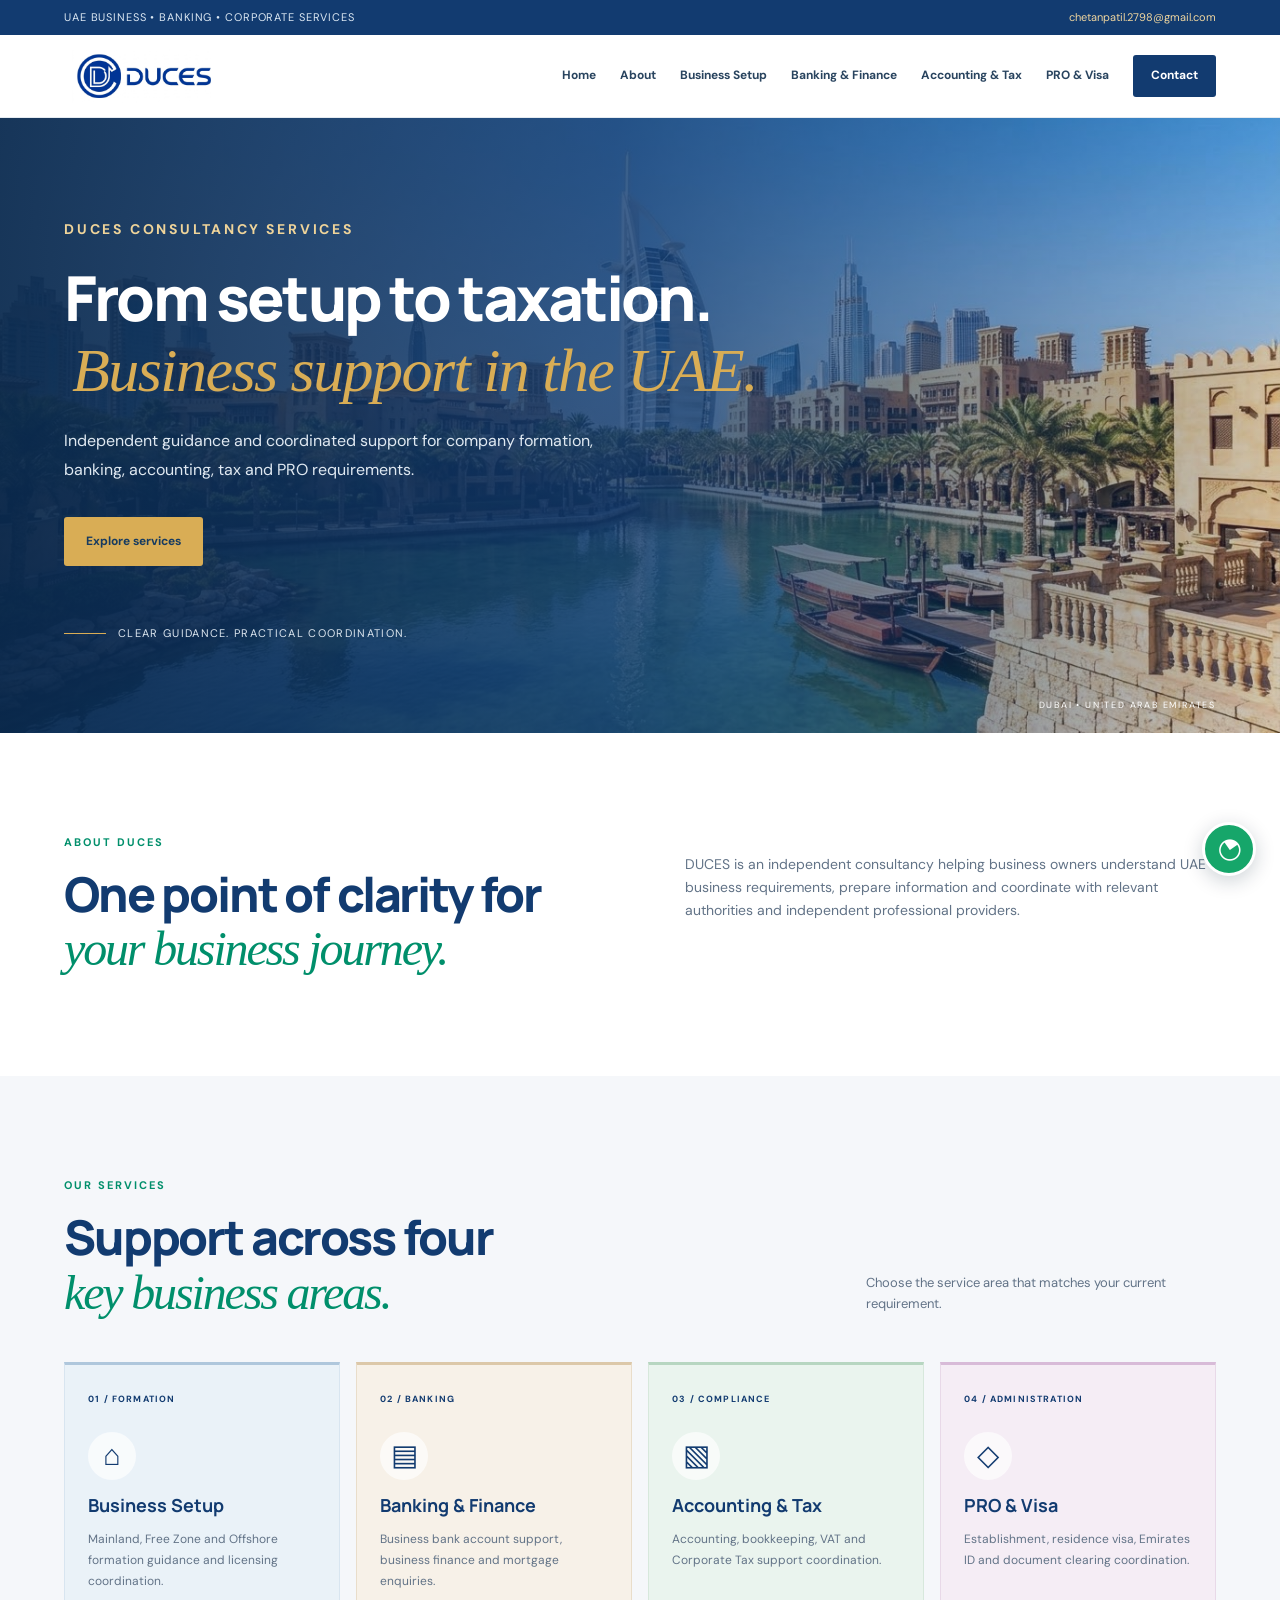
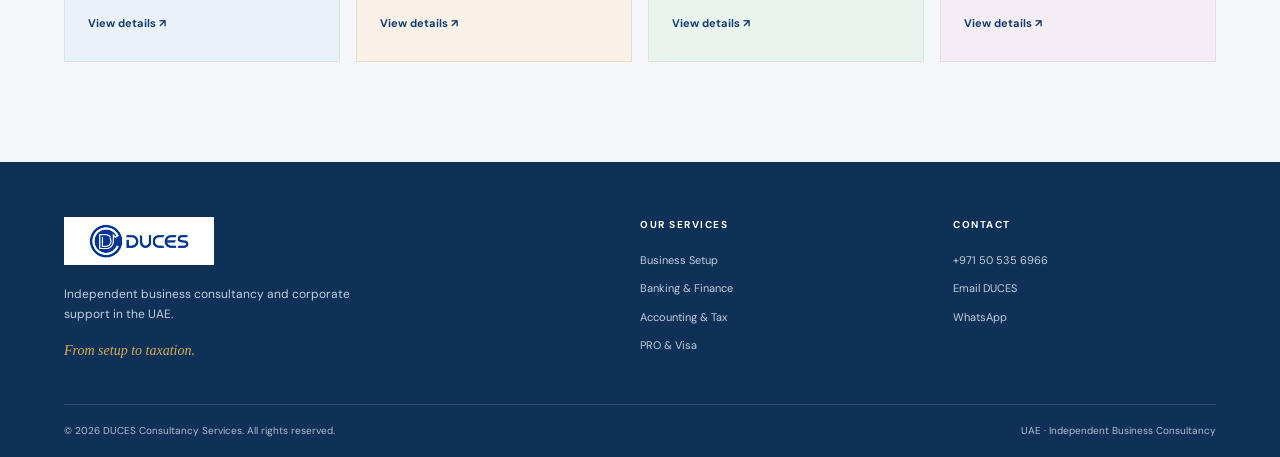
==== commit eb8b2f27: "Refresh homepage service styling cache" ====
--- a/index.html
+++ b/index.html
@@ -7,7 +7,7 @@
 <meta name="theme-color" content="#123B70">
 <link rel="preconnect" href="https://fonts.googleapis.com"><link rel="preconnect" href="https://fonts.gstatic.com" crossorigin>
 <link href="https://fonts.googleapis.com/css2?family=DM+Sans:wght@400;500;600;700&family=Manrope:wght@400;500;600;700;800&display=swap" rel="stylesheet">
-<link rel="stylesheet" href="style.css?v=20261111-hero8">
+<link rel="stylesheet" href="style.css?v=20261111-home-services2">
 </head>
 <body>
 <div class="topline"><div class="wrap topline-inner"><span>UAE BUSINESS • BANKING • CORPORATE SERVICES</span><a href="mailto:chetanpatil.2798@gmail.com">chetanpatil.2798@gmail.com</a></div></div>
--- a/style.css
+++ b/style.css
@@ -861,3 +861,54 @@
     padding-right:0!important;
   }
 }
+
+
+/* Homepage refinements: clearer brand name and four balanced soft-colour service cards. */
+.hero .eyebrow{
+  font-size:14px;
+  letter-spacing:.2em;
+  font-weight:700;
+}
+.hero .eyebrow i{display:none!important}
+.hero .btn-gold{gap:0}
+#services .service-card,
+#services .service-card.featured{
+  color:var(--ink);
+  border:1px solid var(--silver);
+  border-top-width:3px;
+  box-shadow:none;
+}
+#services .service-card:nth-child(4n+1){
+  background:var(--mist-blue);
+  border-color:var(--mist-blue-border);
+  border-top-color:#AFC7DC;
+}
+#services .service-card:nth-child(4n+2){
+  background:var(--warm-beige);
+  border-color:var(--warm-beige-border);
+  border-top-color:#DCC8A9;
+}
+#services .service-card:nth-child(4n+3){
+  background:var(--soft-green);
+  border-color:var(--soft-green-border);
+  border-top-color:#B7D6C1;
+}
+#services .service-card:nth-child(4n){
+  background:var(--lavender-pink);
+  border-color:var(--lavender-pink-border);
+  border-top-color:#D8BBD8;
+}
+#services .service-card h3,
+#services .service-card.featured h3{color:var(--royal)}
+#services .service-card p,
+#services .service-card.featured p{color:var(--muted)}
+#services .service-card .card-no,
+#services .service-card.featured .card-no{color:var(--royal)}
+#services .service-card .card-icon,
+#services .service-card.featured .card-icon{
+  background:rgba(255,255,255,.68);
+  color:var(--royal);
+}
+#services .service-card .card-link,
+#services .service-card.featured .card-link{color:var(--royal)}
+#services .service-card:hover{border-color:#b7c9d9;box-shadow:0 12px 30px #173b6010}
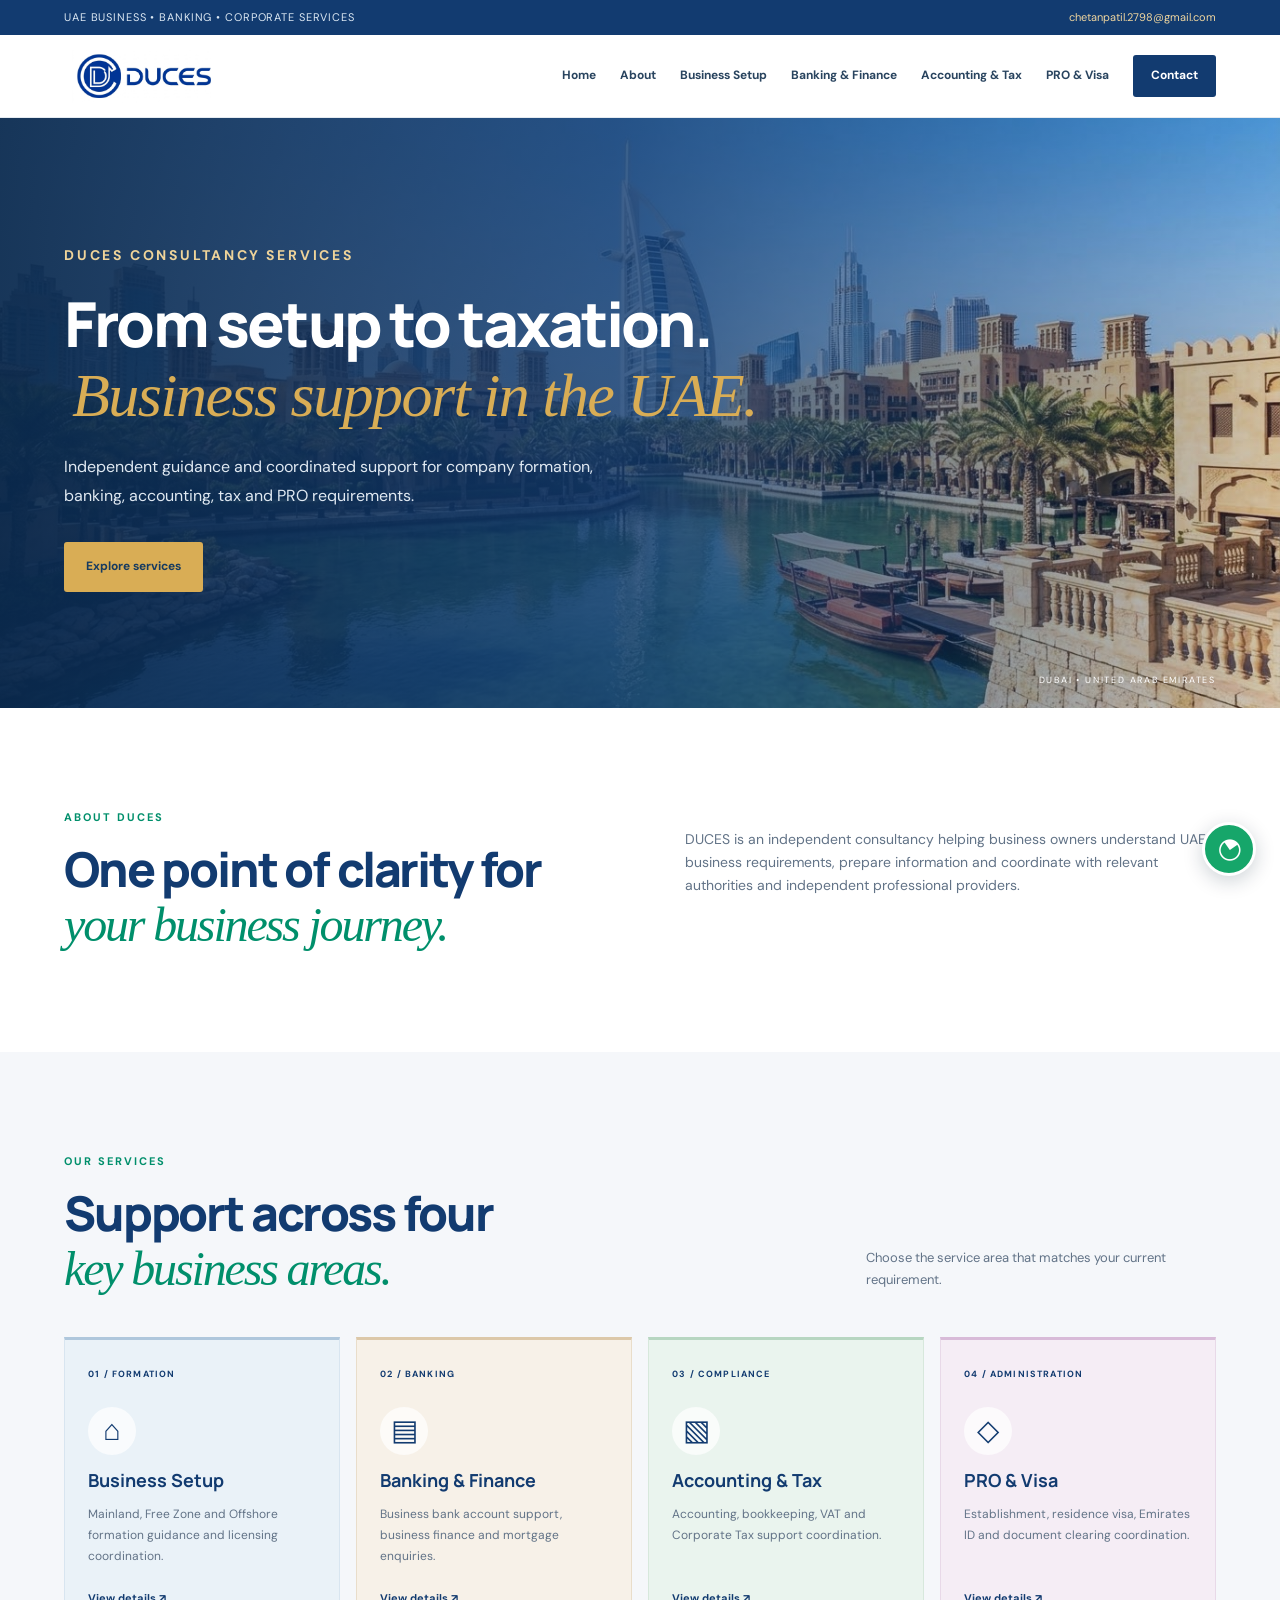
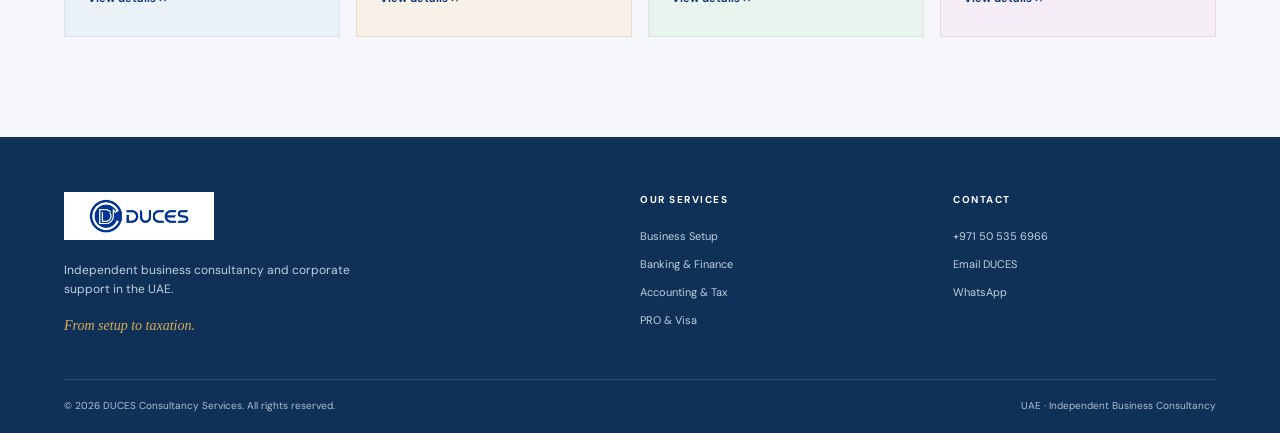
==== commit 6dc70625: "Remove hero note and gold line from homepage" ====
--- a/index.html
+++ b/index.html
@@ -23,7 +23,6 @@
 <h1>From setup to taxation.<br><em>Business support in the UAE.</em></h1>
 <p>Independent guidance and coordinated support for company formation, banking, accounting, tax and PRO requirements.</p>
 <div class="hero-actions"><a class="btn btn-gold" href="#services">Explore services</a></div>
-<div class="hero-note"><span class="note-line"></span><span>Clear guidance. Practical coordination.</span></div>
 </div><div class="hero-image-credit">DUBAI • UNITED ARAB EMIRATES</div></section>
 <section class="section about" id="about"><div class="wrap about-grid"><div><div class="kicker">ABOUT DUCES</div><h2>One point of clarity for<br><em>your business journey.</em></h2></div><div class="about-copy"><p>DUCES is an independent consultancy helping business owners understand UAE business requirements, prepare information and coordinate with relevant authorities and independent professional providers.</p></div></div></section>
 <section class="section services" id="services"><div class="wrap"><div class="section-heading"><div><div class="kicker">OUR SERVICES</div><h2>Support across four<br><em>key business areas.</em></h2></div><p>Choose the service area that matches your current requirement.</p></div>
--- a/style.css
+++ b/style.css
@@ -912,3 +912,21 @@
 #services .service-card .card-link,
 #services .service-card.featured .card-link{color:var(--royal)}
 #services .service-card:hover{border-color:#b7c9d9;box-shadow:0 12px 30px #173b6010}
+
+
+/* Home page service cards: no dark-blue featured card; use the four soft palette fills consistently. */
+#services .service-card:nth-child(1){background:var(--mist-blue)!important;border-color:var(--mist-blue-border)!important;border-top-color:#AFC7DC!important}
+#services .service-card:nth-child(2){background:var(--warm-beige)!important;border-color:var(--warm-beige-border)!important;border-top-color:#DCC8A9!important}
+#services .service-card:nth-child(3){background:var(--soft-green)!important;border-color:var(--soft-green-border)!important;border-top-color:#B7D6C1!important}
+#services .service-card:nth-child(4){background:var(--lavender-pink)!important;border-color:var(--lavender-pink-border)!important;border-top-color:#D8BBD8!important}
+#services .service-card.featured{color:var(--ink)!important}
+#services .service-card h3,
+#services .service-card.featured h3{color:var(--royal)!important}
+#services .service-card p,
+#services .service-card.featured p{color:var(--muted)!important}
+#services .service-card .card-no,
+#services .service-card.featured .card-no{color:var(--royal)!important}
+#services .service-card .card-icon,
+#services .service-card.featured .card-icon{background:rgba(255,255,255,.72)!important;color:var(--royal)!important}
+#services .service-card .card-link,
+#services .service-card.featured .card-link{color:var(--royal)!important}
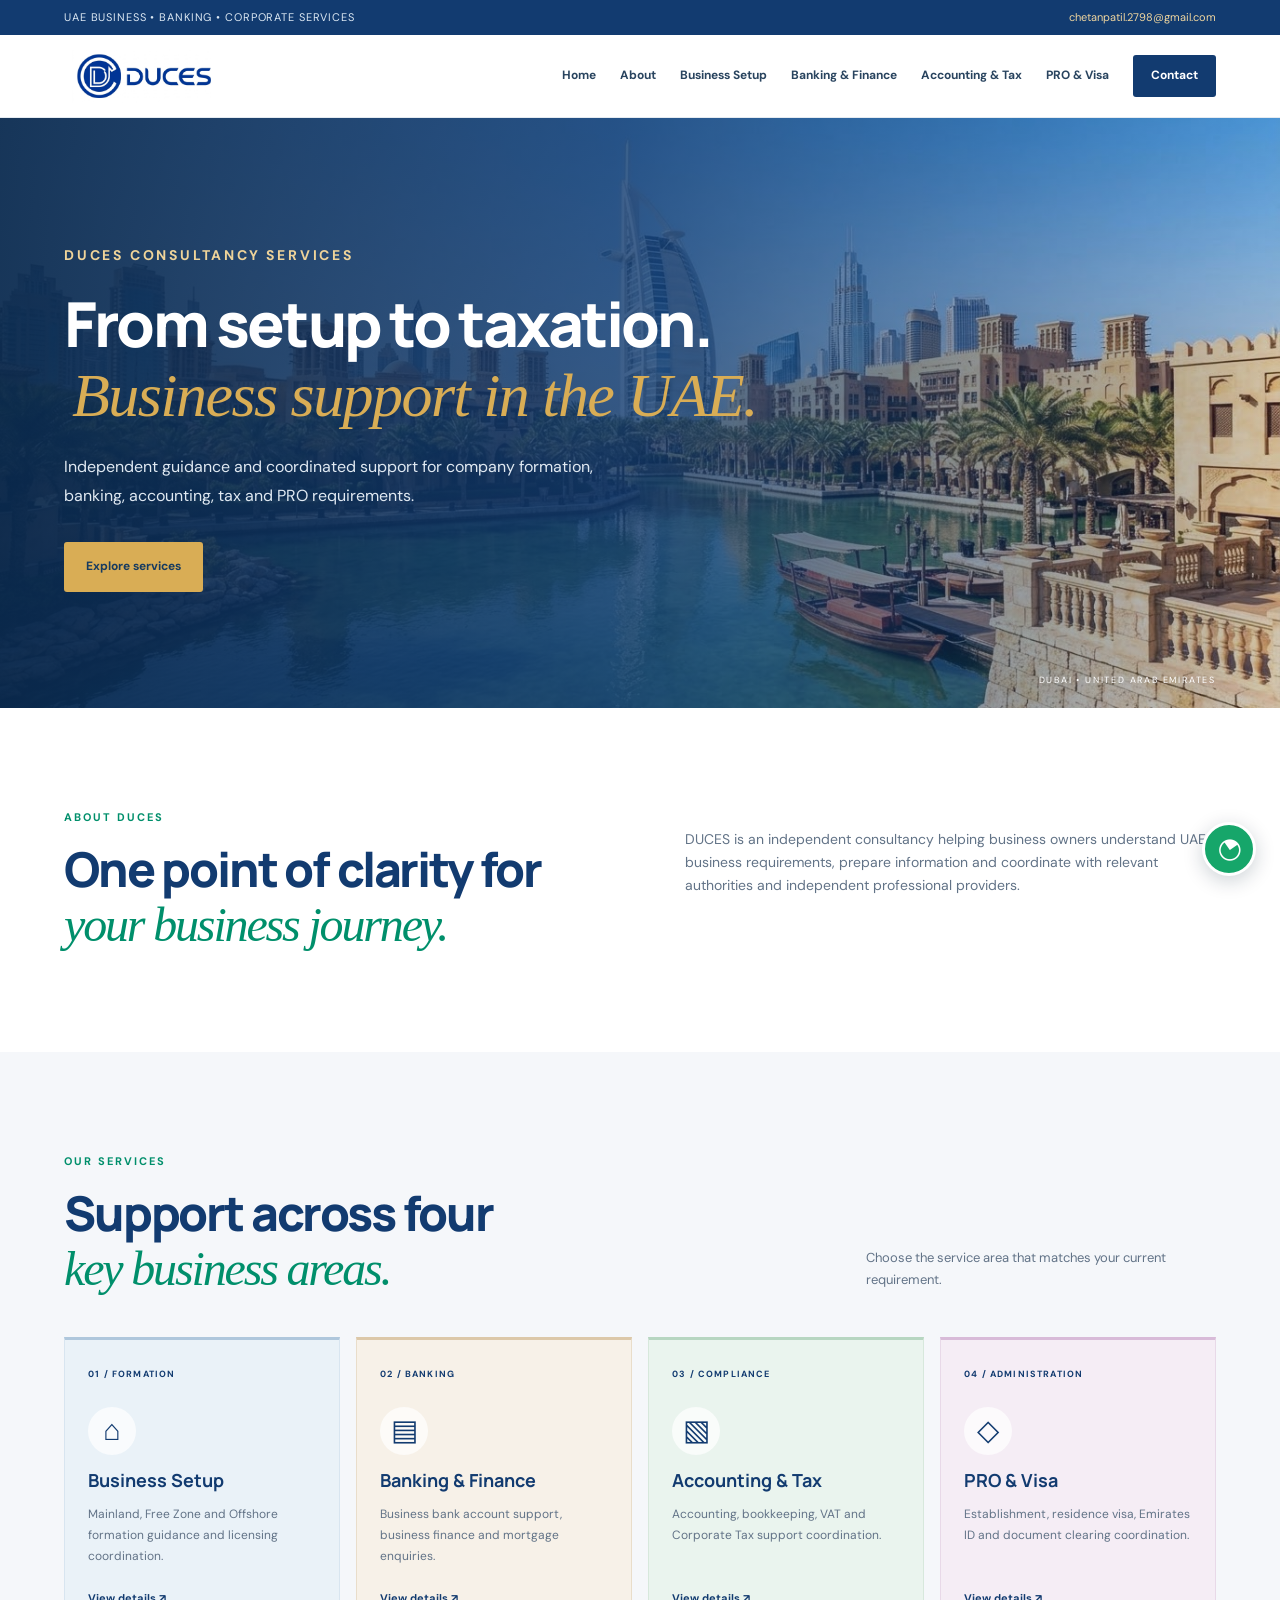
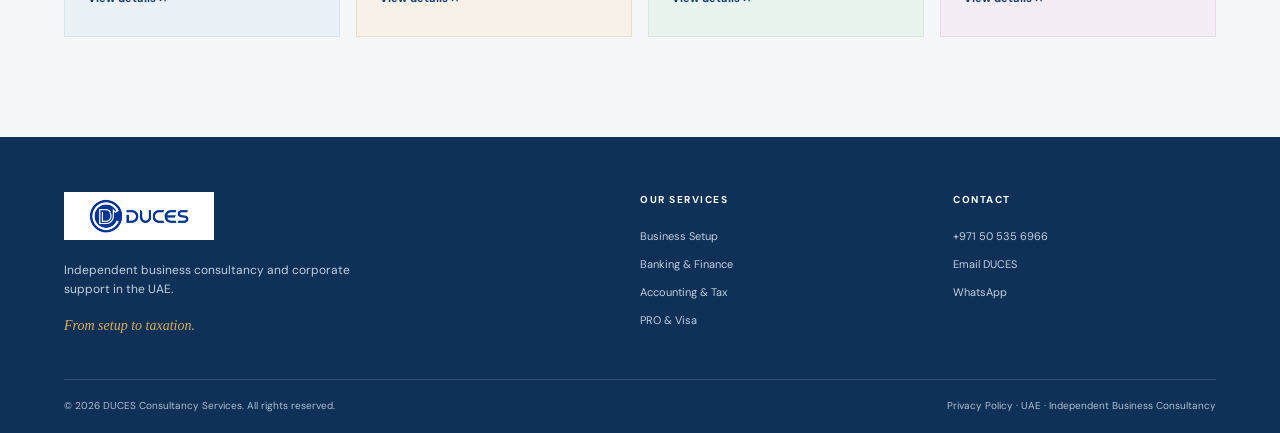
==== commit c1b90942: "Improve DUCES V6 SEO, accessibility and page metadata: index.html" ====
--- a/index.html
+++ b/index.html
@@ -4,10 +4,14 @@
 <meta charset="utf-8"><meta name="viewport" content="width=device-width,initial-scale=1">
 <title>DUCES Consultancy Services | UAE Business Setup, Banking & Tax</title>
 <meta name="description" content="DUCES Consultancy Services provides coordinated guidance for UAE company formation, business banking, finance, accounting, taxation, PRO and visa services.">
+<link rel="canonical" href="https://chetan7025.github.io/Duces-Website-V6/">
 <meta name="theme-color" content="#123B70">
+<meta property="og:type" content="website"><meta property="og:title" content="DUCES Consultancy Services | UAE Business Setup, Banking & Tax"><meta property="og:description" content="DUCES Consultancy Services provides coordinated guidance for UAE company formation, business banking, finance, accounting, taxation, PRO and visa services."><meta property="og:url" content="https://chetan7025.github.io/Duces-Website-V6/"><meta property="og:image" content="https://chetan7025.github.io/Duces-Website-V6/assets/duces-logo.jpg"><meta name="twitter:card" content="summary_large_image">
 <link rel="preconnect" href="https://fonts.googleapis.com"><link rel="preconnect" href="https://fonts.gstatic.com" crossorigin>
 <link href="https://fonts.googleapis.com/css2?family=DM+Sans:wght@400;500;600;700&family=Manrope:wght@400;500;600;700;800&display=swap" rel="stylesheet">
 <link rel="stylesheet" href="style.css?v=20261111-home-services2">
+
+<script type="application/ld+json">{"@context":"https://schema.org","@type":"Organization","name":"DUCES Consultancy Services","url":"https://chetan7025.github.io/Duces-Website-V6/","logo":"https://chetan7025.github.io/Duces-Website-V6/assets/duces-logo.jpg","email":"chetanpatil.2798@gmail.com","telephone":"+971505356966","description":"Independent UAE business consultancy and coordinated corporate support across company formation, banking, finance, accounting, tax and PRO services.","areaServed":{"@type":"Country","name":"United Arab Emirates"}}</script>
 </head>
 <body>
 <div class="topline"><div class="wrap topline-inner"><span>UAE BUSINESS • BANKING • CORPORATE SERVICES</span><a href="mailto:chetanpatil.2798@gmail.com">chetanpatil.2798@gmail.com</a></div></div>
@@ -33,7 +37,7 @@
 <a class="service-card" href="pro-visa.html"><div class="card-no">04 / ADMINISTRATION</div><div class="card-icon">◇</div><h3>PRO & Visa</h3><p>Establishment, residence visa, Emirates ID and document clearing coordination.</p><span class="card-link">View details ↗</span></a>
 </div></div></section>
 </main>
-<footer class="footer"><div class="wrap footer-main"><div class="footer-brand"><img src="assets/duces-logo.jpg" alt="DUCES"><p>Independent business consultancy and corporate support in the UAE.</p><span>From setup to taxation.</span></div><div><h4>OUR SERVICES</h4><a href="business-setup.html">Business Setup</a><a href="banking-finance.html">Banking & Finance</a><a href="accounting-tax.html">Accounting & Tax</a><a href="pro-visa.html">PRO & Visa</a></div><div><h4>CONTACT</h4><a href="tel:+971505356966">+971 50 535 6966</a><a href="mailto:chetanpatil.2798@gmail.com">Email DUCES</a><a href="https://wa.me/971505356966" target="_blank" rel="noopener">WhatsApp</a></div></div><div class="wrap footer-bottom"><span>© <span id="year"></span> DUCES Consultancy Services. All rights reserved.</span><span>UAE · Independent Business Consultancy</span></div></footer>
+<footer class="footer"><div class="wrap footer-main"><div class="footer-brand"><img src="assets/duces-logo.jpg" alt="DUCES"><p>Independent business consultancy and corporate support in the UAE.</p><span>From setup to taxation.</span></div><div><h4>OUR SERVICES</h4><a href="business-setup.html">Business Setup</a><a href="banking-finance.html">Banking & Finance</a><a href="accounting-tax.html">Accounting & Tax</a><a href="pro-visa.html">PRO & Visa</a></div><div><h4>CONTACT</h4><a href="tel:+971505356966">+971 50 535 6966</a><a href="mailto:chetanpatil.2798@gmail.com">Email DUCES</a><a href="https://wa.me/971505356966" target="_blank" rel="noopener">WhatsApp</a></div></div><div class="wrap footer-bottom"><span>© <span id="year"></span> DUCES Consultancy Services. All rights reserved.</span><span><a href="privacy-policy.html">Privacy Policy</a> · UAE · Independent Business Consultancy</span></div></footer>
 <a class="whatsapp-float" href="https://wa.me/971505356966" target="_blank" rel="noopener" aria-label="Chat with DUCES on WhatsApp"><span>◔</span></a>
 <script src="script.js"></script>
 </body></html>
--- a/style.css
+++ b/style.css
@@ -430,10 +430,6 @@
 @media(max-width:760px){.about-vision-mission{padding:62px 0 28px}.about-vm-grid{grid-template-columns:1fr}.about-vm-card{min-height:0;padding:29px 25px}.about-vm-foot{font-size:9px}}
 @media(max-width:420px){.about-vm-foot{flex-direction:column;gap:8px}}
 
-
-/* Display the uploaded Corporate Tax artwork in full without cropping */
-.accounting-service-card:nth-child(3)>img{object-fit:contain;object-position:center;background:#fff}
-
 /* Tablet and compact-laptop navigation: keep the full menu from squeezing the header. */
 @media(max-width:1100px){
  .nav-wrap{min-height:70px}
@@ -649,20 +645,6 @@
 @media(max-width:760px){
  .pro-banner-note{padding:0 2px}
  .pro-banner-note p{font-size:13px;line-height:1.65}
-}
-
-
-/* Final image sizing: give the Corporate Tax artwork more room while keeping it uncropped. */
-.accounting-service-card:nth-child(3)>img{
- height:190px;
- max-height:190px;
- width:100%;
- object-fit:contain;
- object-position:center;
- background:#fff;
-}
-@media(max-width:600px){
- .accounting-service-card:nth-child(3)>img{height:210px;max-height:210px}
 }
 
 /* The PRO banner stands on its own; no caption panel or pastel strip below it. */
@@ -930,3 +912,8 @@
 #services .service-card.featured .card-icon{background:rgba(255,255,255,.72)!important;color:var(--royal)!important}
 #services .service-card .card-link,
 #services .service-card.featured .card-link{color:var(--royal)!important}
+
+
+/* Accounting service cards: consistent desktop image height and crop across all three cards. */
+.accounting-service-card>img{height:190px;max-height:190px;object-fit:cover;object-position:center}
+@media(max-width:600px){.accounting-service-card>img{height:210px;max-height:210px}}
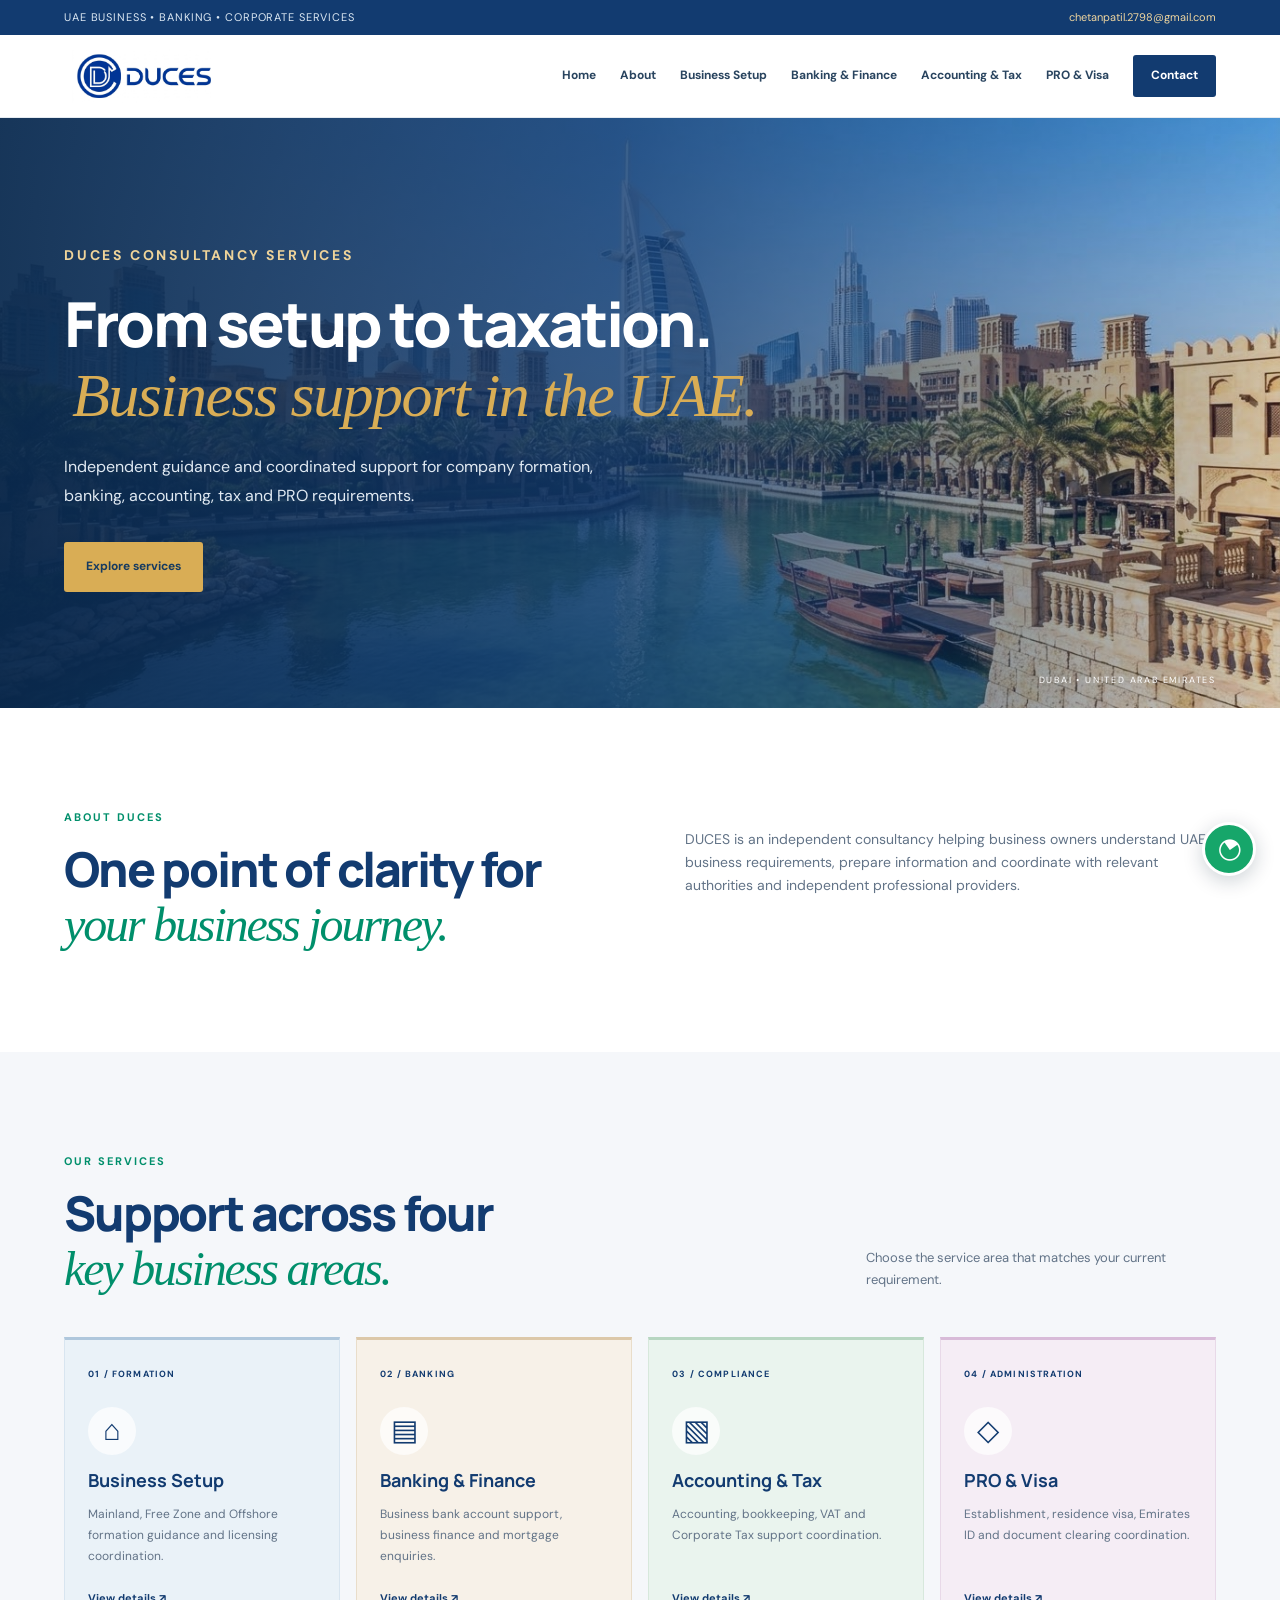
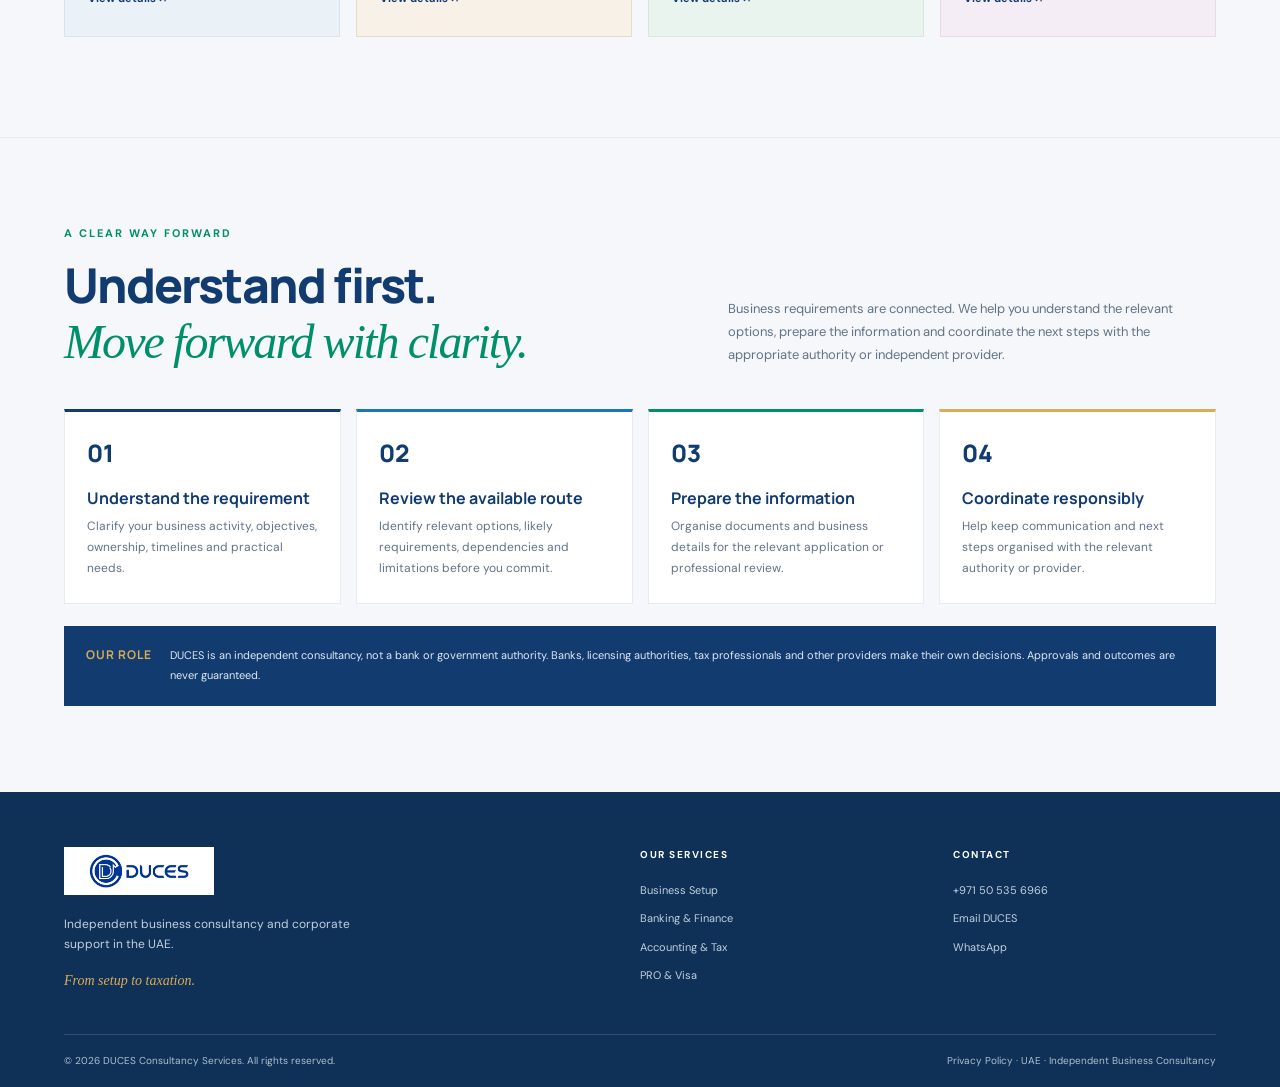
==== commit cb5ba55f: "Add DUCES process and responsibility section to homepage" ====
--- a/index.html
+++ b/index.html
@@ -36,6 +36,16 @@
 <a class="service-card" href="accounting-tax.html"><div class="card-no">03 / COMPLIANCE</div><div class="card-icon">▧</div><h3>Accounting & Tax</h3><p>Accounting, bookkeeping, VAT and Corporate Tax support coordination.</p><span class="card-link">View details ↗</span></a>
 <a class="service-card" href="pro-visa.html"><div class="card-no">04 / ADMINISTRATION</div><div class="card-icon">◇</div><h3>PRO & Visa</h3><p>Establishment, residence visa, Emirates ID and document clearing coordination.</p><span class="card-link">View details ↗</span></a>
 </div></div></section>
+<section class="home-approach" aria-labelledby="home-approach-title"><div class="wrap">
+  <div class="home-approach-heading"><div><div class="kicker">A CLEAR WAY FORWARD</div><h2 id="home-approach-title">Understand first.<br><em>Move forward with clarity.</em></h2></div><p>Business requirements are connected. We help you understand the relevant options, prepare the information and coordinate the next steps with the appropriate authority or independent provider.</p></div>
+  <div class="home-approach-grid">
+    <article><span>01</span><h3>Understand the requirement</h3><p>Clarify your business activity, objectives, ownership, timelines and practical needs.</p></article>
+    <article><span>02</span><h3>Review the available route</h3><p>Identify relevant options, likely requirements, dependencies and limitations before you commit.</p></article>
+    <article><span>03</span><h3>Prepare the information</h3><p>Organise documents and business details for the relevant application or professional review.</p></article>
+    <article><span>04</span><h3>Coordinate responsibly</h3><p>Help keep communication and next steps organised with the relevant authority or provider.</p></article>
+  </div>
+  <div class="home-approach-boundary"><strong>Our role</strong><p>DUCES is an independent consultancy, not a bank or government authority. Banks, licensing authorities, tax professionals and other providers make their own decisions. Approvals and outcomes are never guaranteed.</p></div>
+</div></section>
 </main>
 <footer class="footer"><div class="wrap footer-main"><div class="footer-brand"><img src="assets/duces-logo.jpg" alt="DUCES"><p>Independent business consultancy and corporate support in the UAE.</p><span>From setup to taxation.</span></div><div><h4>OUR SERVICES</h4><a href="business-setup.html">Business Setup</a><a href="banking-finance.html">Banking & Finance</a><a href="accounting-tax.html">Accounting & Tax</a><a href="pro-visa.html">PRO & Visa</a></div><div><h4>CONTACT</h4><a href="tel:+971505356966">+971 50 535 6966</a><a href="mailto:chetanpatil.2798@gmail.com">Email DUCES</a><a href="https://wa.me/971505356966" target="_blank" rel="noopener">WhatsApp</a></div></div><div class="wrap footer-bottom"><span>© <span id="year"></span> DUCES Consultancy Services. All rights reserved.</span><span><a href="privacy-policy.html">Privacy Policy</a> · UAE · Independent Business Consultancy</span></div></footer>
 <a class="whatsapp-float" href="https://wa.me/971505356966" target="_blank" rel="noopener" aria-label="Chat with DUCES on WhatsApp"><span>◔</span></a>
--- a/style.css
+++ b/style.css
@@ -917,3 +917,104 @@
 /* Accounting service cards: consistent desktop image height and crop across all three cards. */
 .accounting-service-card>img{height:190px;max-height:190px;object-fit:cover;object-position:center}
 @media(max-width:600px){.accounting-service-card>img{height:210px;max-height:210px}}
+
+
+/* V6 refinements: stronger Royal Blue identity, distinct page heroes and accessibility. */
+.proof{background:var(--royal);border-bottom-color:#0c2e56}
+.proof-grid>div{border-right-color:rgba(255,255,255,.22)}
+.proof span{color:#e0e9f2}
+.proof b{color:var(--gold)}
+.inner-hero{position:relative;isolation:isolate;overflow:hidden}
+.inner-hero:before{content:"";position:absolute;z-index:-1;width:430px;height:430px;border:1px solid rgba(217,173,85,.25);border-radius:50%;right:-155px;top:-245px;pointer-events:none}
+.inner-hero:after{content:"";position:absolute;z-index:-1;width:300px;height:300px;border:1px solid rgba(255,255,255,.13);border-radius:50%;right:-90px;bottom:-220px;pointer-events:none}
+.inner-hero.setup-hero,.inner-hero.accounting-hero,.inner-hero.pro-hero,.inner-hero.about-hero,.inner-hero.contact-hero,.inner-hero.privacy-hero{
+ background:linear-gradient(118deg,#123B70 0%,#15558D 58%,#1976B9 100%);
+}
+.inner-hero.banking-hero{
+ background:linear-gradient(90deg,rgba(18,59,112,.94) 0%,rgba(18,59,112,.78) 50%,rgba(18,59,112,.22) 100%),url('assets/images/banking-finance/banking-hero.png') center 48%/cover no-repeat;
+}
+.inner-hero.setup-hero:before{width:560px;height:560px;right:-120px;top:-290px;border-color:rgba(217,173,85,.34)}
+.inner-hero.accounting-hero:before{right:-130px;top:-240px;border-color:rgba(0,143,107,.28)}
+.inner-hero.pro-hero:before{right:-130px;top:-245px;border-color:rgba(217,173,85,.3)}
+.inner-hero .inner-hero-content{position:relative;z-index:1}
+.inner-hero .hero-image-credit{z-index:1}
+.nav .nav-contact{background:var(--royal);color:#fff}
+.nav .nav-contact:hover{background:var(--blue);color:#fff}
+a:focus-visible,button:focus-visible,input:focus-visible,select:focus-visible,textarea:focus-visible,summary:focus-visible{outline:3px solid var(--gold);outline-offset:3px}
+.privacy-review-note{margin-top:28px;padding:20px 22px;background:#F5F7FA;border-left:4px solid var(--gold);color:var(--muted);font-size:13px;line-height:1.8}
+.privacy-review-note strong{color:var(--royal)}
+.legal-content{max-width:850px}
+.legal-content h2{font:700 20px 'Manrope',sans-serif;color:var(--royal);margin:32px 0 10px}
+.legal-content p,.legal-content li{font-size:14px;line-height:1.85;color:var(--muted)}
+.legal-content ul{padding-left:22px}
+@media(prefers-reduced-motion:reduce){html{scroll-behavior:auto}*,*::before,*::after{transition-duration:.01ms!important;animation-duration:.01ms!important;animation-iteration-count:1!important}}
+@media(min-width:1101px){.nav{display:flex;position:static;align-items:center;gap:24px;padding:0;box-shadow:none}.menu-toggle{display:none}}
+@media(max-width:1100px){.nav{display:none}.nav.open{display:flex}.menu-toggle{display:block}}
+
+
+/* V6 launch refinements: preserve distinct page heroes instead of reusing the Home photograph. */
+section.inner-hero:not(.banking-hero){
+  background-color:var(--royal)!important;
+  background-image:linear-gradient(118deg,#123B70 0%,#15558D 58%,#1976B9 100%)!important;
+  background-position:center!important;
+  background-size:cover!important;
+}
+section.inner-hero.setup-hero{
+  background-image:linear-gradient(118deg,#123B70 0%,#164F83 62%,#1976B9 100%)!important;
+}
+section.inner-hero.accounting-hero{
+  background-image:linear-gradient(118deg,#123B70 0%,#15517F 62%,#087B68 100%)!important;
+}
+section.inner-hero.pro-hero{
+  background-image:linear-gradient(118deg,#123B70 0%,#174D7D 64%,#1976B9 100%)!important;
+}
+section.inner-hero.about-hero{
+  background-image:linear-gradient(118deg,#123B70 0%,#164A78 64%,#087B68 100%)!important;
+}
+section.inner-hero.contact-hero,
+section.inner-hero.privacy-hero{
+  background-image:linear-gradient(118deg,#123B70 0%,#15558D 70%,#1976B9 100%)!important;
+}
+section.inner-hero.banking-hero{
+  background-color:var(--royal)!important;
+  background-image:url('assets/images/banking-finance/banking-hero.png')!important;
+  background-position:center 48%!important;
+  background-size:cover!important;
+  background-repeat:no-repeat!important;
+}
+@media(max-width:760px){
+  section.inner-hero:not(.banking-hero){background-position:center!important}
+  section.inner-hero.banking-hero{background-position:58% center!important}
+}
+
+/* Homepage trust section: a concise, transparent explanation of the DUCES process. */
+.home-approach{padding:86px 0;background:var(--bg);border-top:1px solid var(--silver)}
+.home-approach-heading{display:grid;grid-template-columns:1fr .8fr;gap:55px;align-items:end;margin-bottom:38px}
+.home-approach-heading h2{font:800 clamp(34px,4.1vw,48px)/1.14 'Manrope',sans-serif;color:var(--royal);letter-spacing:-.04em;margin:16px 0 0}
+.home-approach-heading h2 em{font:italic 400 1em/1.2 Georgia,serif;color:var(--green)}
+.home-approach-heading>p{font-size:13px;line-height:1.8;color:var(--muted);margin:0 0 4px}
+.home-approach-grid{display:grid;grid-template-columns:repeat(4,minmax(0,1fr));gap:15px}
+.home-approach-grid article{background:#fff;border:1px solid var(--silver);border-top:3px solid var(--royal);padding:24px 22px;min-height:190px}
+.home-approach-grid article:nth-child(2){border-top-color:var(--blue)}
+.home-approach-grid article:nth-child(3){border-top-color:var(--green)}
+.home-approach-grid article:nth-child(4){border-top-color:var(--gold)}
+.home-approach-grid article>span{font:800 24px 'Manrope';color:var(--royal)}
+.home-approach-grid h3{font:700 16px 'Manrope';color:var(--royal);margin:17px 0 7px}
+.home-approach-grid p{font-size:12px;line-height:1.75;color:var(--muted);margin:0}
+.home-approach-boundary{display:grid;grid-template-columns:auto 1fr;gap:18px;align-items:start;margin-top:22px;padding:20px 22px;background:var(--royal);color:#e0e9f2}
+.home-approach-boundary strong{color:var(--gold);font:700 12px 'Manrope';letter-spacing:.08em;text-transform:uppercase}
+.home-approach-boundary p{font-size:11px;line-height:1.8;margin:0}
+@media(max-width:850px){
+  .home-approach-heading{grid-template-columns:1fr;gap:18px}
+  .home-approach-grid{grid-template-columns:repeat(2,minmax(0,1fr))}
+}
+@media(max-width:520px){
+  .home-approach{padding:65px 0}
+  .home-approach-grid{grid-template-columns:1fr}
+  .home-approach-grid article{min-height:0}
+  .home-approach-boundary{grid-template-columns:1fr;gap:8px}
+}
+
+/* Form status and privacy link are visible and readable on small screens. */
+.form-note{line-height:1.7}
+.form-note a{color:var(--royal);font-weight:700;text-decoration:underline;text-underline-offset:3px}
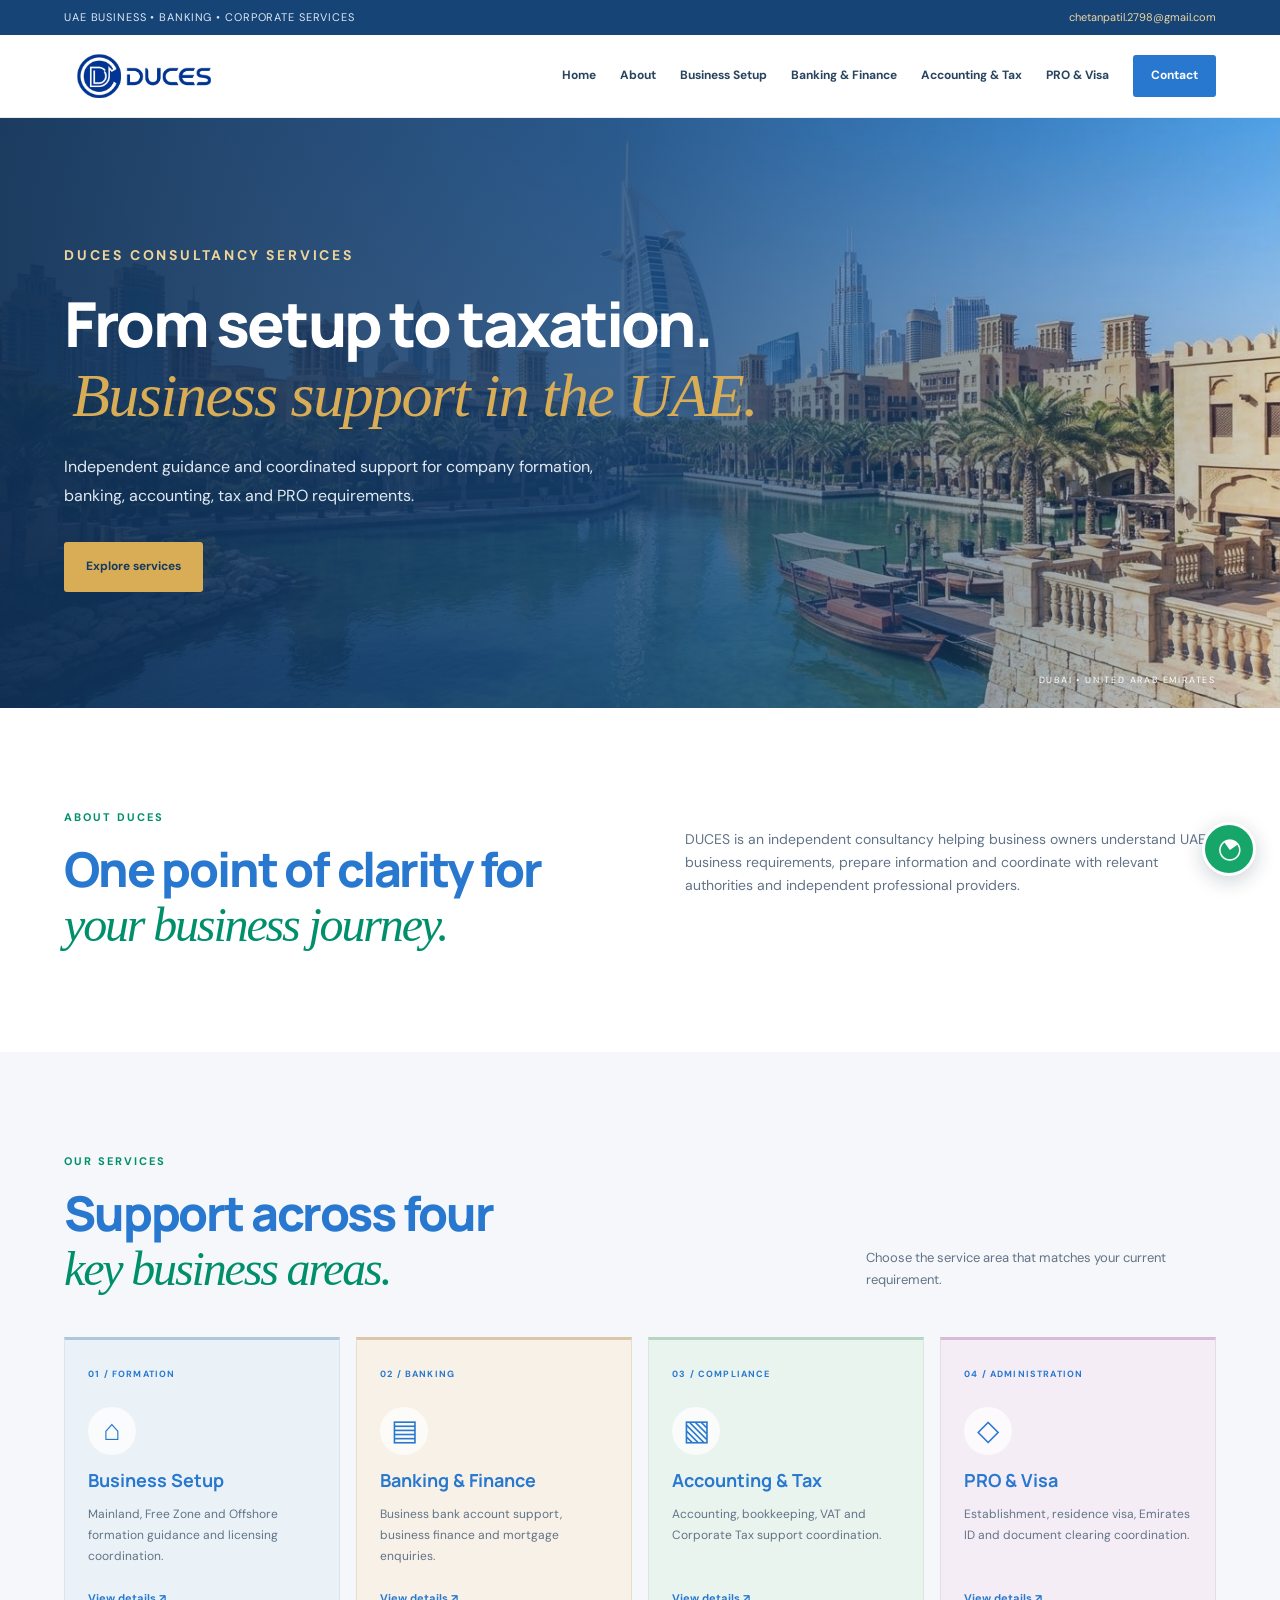
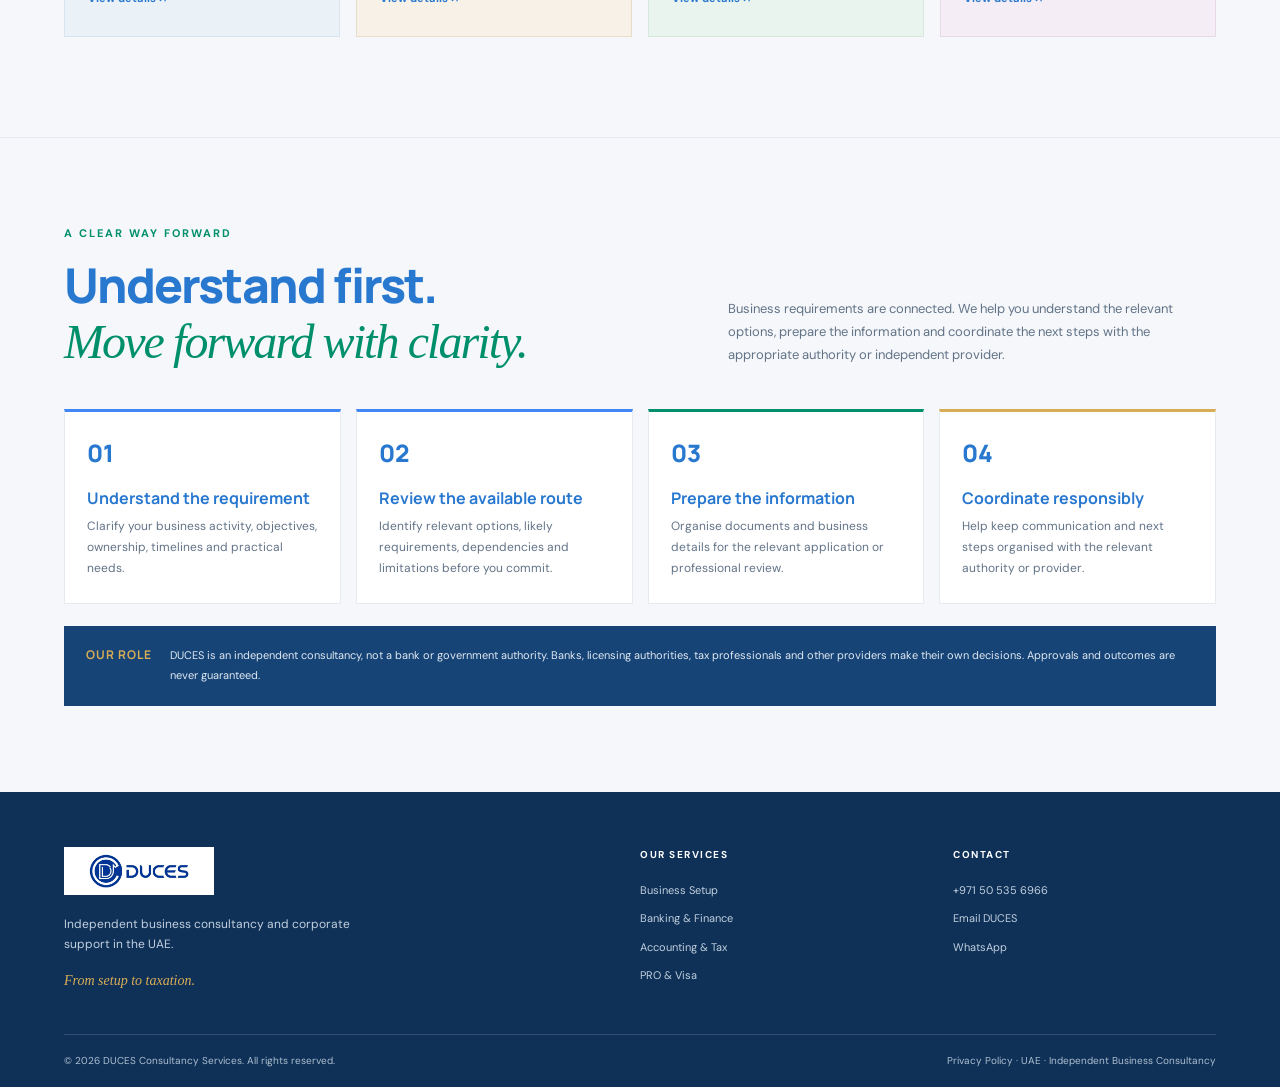
==== commit 1b31cd3e: "Fix internal preview navigation and align browser theme colour" ====
--- a/index.html
+++ b/index.html
@@ -5,11 +5,11 @@
 <title>DUCES Consultancy Services | UAE Business Setup, Banking & Tax</title>
 <meta name="description" content="DUCES Consultancy Services provides coordinated guidance for UAE company formation, business banking, finance, accounting, taxation, PRO and visa services.">
 <link rel="canonical" href="https://chetan7025.github.io/Duces-Website-V6/">
-<meta name="theme-color" content="#123B70">
+<meta name="theme-color" content="#2878D0">
 <meta property="og:type" content="website"><meta property="og:title" content="DUCES Consultancy Services | UAE Business Setup, Banking & Tax"><meta property="og:description" content="DUCES Consultancy Services provides coordinated guidance for UAE company formation, business banking, finance, accounting, taxation, PRO and visa services."><meta property="og:url" content="https://chetan7025.github.io/Duces-Website-V6/"><meta property="og:image" content="https://chetan7025.github.io/Duces-Website-V6/assets/duces-logo.jpg"><meta name="twitter:card" content="summary_large_image">
 <link rel="preconnect" href="https://fonts.googleapis.com"><link rel="preconnect" href="https://fonts.gstatic.com" crossorigin>
 <link href="https://fonts.googleapis.com/css2?family=DM+Sans:wght@400;500;600;700&family=Manrope:wght@400;500;600;700;800&display=swap" rel="stylesheet">
-<link rel="stylesheet" href="style.css?v=20261111-home-services2">
+<link rel="stylesheet" href="style.css?v=20261111-launch2">
 
 <script type="application/ld+json">{"@context":"https://schema.org","@type":"Organization","name":"DUCES Consultancy Services","url":"https://chetan7025.github.io/Duces-Website-V6/","logo":"https://chetan7025.github.io/Duces-Website-V6/assets/duces-logo.jpg","email":"chetanpatil.2798@gmail.com","telephone":"+971505356966","description":"Independent UAE business consultancy and coordinated corporate support across company formation, banking, finance, accounting, tax and PRO services.","areaServed":{"@type":"Country","name":"United Arab Emirates"}}</script>
 </head>
@@ -19,7 +19,7 @@
 <a class="brand" href="index.html" aria-label="DUCES home"><img src="assets/duces-logo.jpg" alt="DUCES Consultancy Services"></a>
 <button class="menu-toggle" aria-label="Toggle navigation" aria-expanded="false" aria-controls="main-navigation">☰</button>
 <nav class="nav" id="main-navigation" aria-label="Main navigation">
-<a href="index.html">Home</a><a href="about.html">About</a><a href="business-setup.html">Business Setup</a><a href="banking-finance.html">Banking & Finance</a><a href="accounting-tax.html">Accounting & Tax</a><a href="pro-visa.html">PRO & Visa</a><a class="nav-contact" href="https://chetan7025.github.io/Duces-Website-V6/contact.html">Contact</a>
+<a href="index.html">Home</a><a href="about.html">About</a><a href="business-setup.html">Business Setup</a><a href="banking-finance.html">Banking & Finance</a><a href="accounting-tax.html">Accounting & Tax</a><a href="pro-visa.html">PRO & Visa</a><a class="nav-contact" href="contact.html">Contact</a>
 </nav></div></header>
 <main>
 <section class="hero" id="home"><div class="hero-shade"></div><div class="wrap hero-content">
--- a/style.css
+++ b/style.css
@@ -931,7 +931,7 @@
  background:linear-gradient(118deg,#123B70 0%,#15558D 58%,#1976B9 100%);
 }
 .inner-hero.banking-hero{
- background:linear-gradient(90deg,rgba(18,59,112,.94) 0%,rgba(18,59,112,.78) 50%,rgba(18,59,112,.22) 100%),url('assets/images/banking-finance/banking-hero.png') center 48%/cover no-repeat;
+  background:linear-gradient(118deg,#123B70 0%,#164A78 64%,#087B68 100%);
 }
 .inner-hero.setup-hero:before{width:560px;height:560px;right:-120px;top:-290px;border-color:rgba(217,173,85,.34)}
 .inner-hero.accounting-hero:before{right:-130px;top:-240px;border-color:rgba(0,143,107,.28)}
@@ -977,8 +977,8 @@
 }
 section.inner-hero.banking-hero{
   background-color:var(--royal)!important;
-  background-image:url('assets/images/banking-finance/banking-hero.png')!important;
-  background-position:center 48%!important;
+  background-image:linear-gradient(118deg,#123B70 0%,#164A78 64%,#087B68 100%)!important;
+  background-position:center!important;
   background-size:cover!important;
   background-repeat:no-repeat!important;
 }
@@ -1018,3 +1018,53 @@
 /* Form status and privacy link are visible and readable on small screens. */
 .form-note{line-height:1.7}
 .form-note a{color:var(--royal);font-weight:700;text-decoration:underline;text-underline-offset:3px}
+
+
+/* Business setup package comparison: make inclusions and exclusions easy to verify. */
+.package-checklist{margin-top:20px;padding:18px 19px;background:#fff;border:1px solid var(--silver);border-left:3px solid var(--green)}
+.package-checklist h4{font:700 12px 'Manrope';color:var(--royal);margin:0 0 10px}
+.package-checklist ul{margin:0;padding-left:17px}
+.package-checklist li{font-size:11px;line-height:1.75;color:var(--muted);padding:2px 0}
+
+
+/* V6 reliability and refreshed Google-inspired blue system — Nov 2026 */
+:root{
+  --royal:#2878D0;
+  --blue:#4285F4;
+  --deep:#174477;
+  --green:#008F6B;
+  --gold:#D9AD55;
+}
+/* Keep large dark sections dark enough for readable white text. */
+.topline,.banking,.process,.setup-process,.page-cta,.home-approach-boundary{
+  background-color:var(--deep)!important;
+}
+.hero{
+  background-color:var(--deep);
+}
+.hero-shade{
+  background:linear-gradient(90deg,rgba(15,48,86,.94) 0%,rgba(23,68,119,.82) 48%,rgba(40,120,208,.18) 100%);
+}
+.inner-hero,
+section.inner-hero:not(.banking-hero),
+section.inner-hero.setup-hero,
+section.inner-hero.accounting-hero,
+section.inner-hero.pro-hero,
+section.inner-hero.about-hero,
+section.inner-hero.contact-hero,
+section.inner-hero.privacy-hero,
+section.inner-hero.banking-hero{
+  background-image:linear-gradient(118deg,#174477 0%,#2878D0 66%,#4285F4 100%)!important;
+}
+.nav .nav-contact,.btn-blue{background:var(--royal);color:#fff}
+.nav a:hover,.text-link,.card-link,.form-note a{color:#2467B7}
+.nav .nav-contact:hover,.btn-blue:hover{background:#1F65B5}
+.service-card.featured{background:var(--deep);border-color:var(--deep)}
+.home-approach-grid article{border-top-color:var(--blue)}
+a:focus-visible,button:focus-visible,input:focus-visible,select:focus-visible,textarea:focus-visible,summary:focus-visible{
+  outline:3px solid #4285F4;
+  outline-offset:3px;
+}
+.enquiry-form input:focus,.enquiry-form select:focus,.enquiry-form textarea:focus{border-color:#4285F4;box-shadow:0 0 0 3px #4285F41c}
+.btn{transition:background-color .18s ease,border-color .18s ease,transform .18s ease}
+@media(prefers-reduced-motion:reduce){.btn{transition:none}}
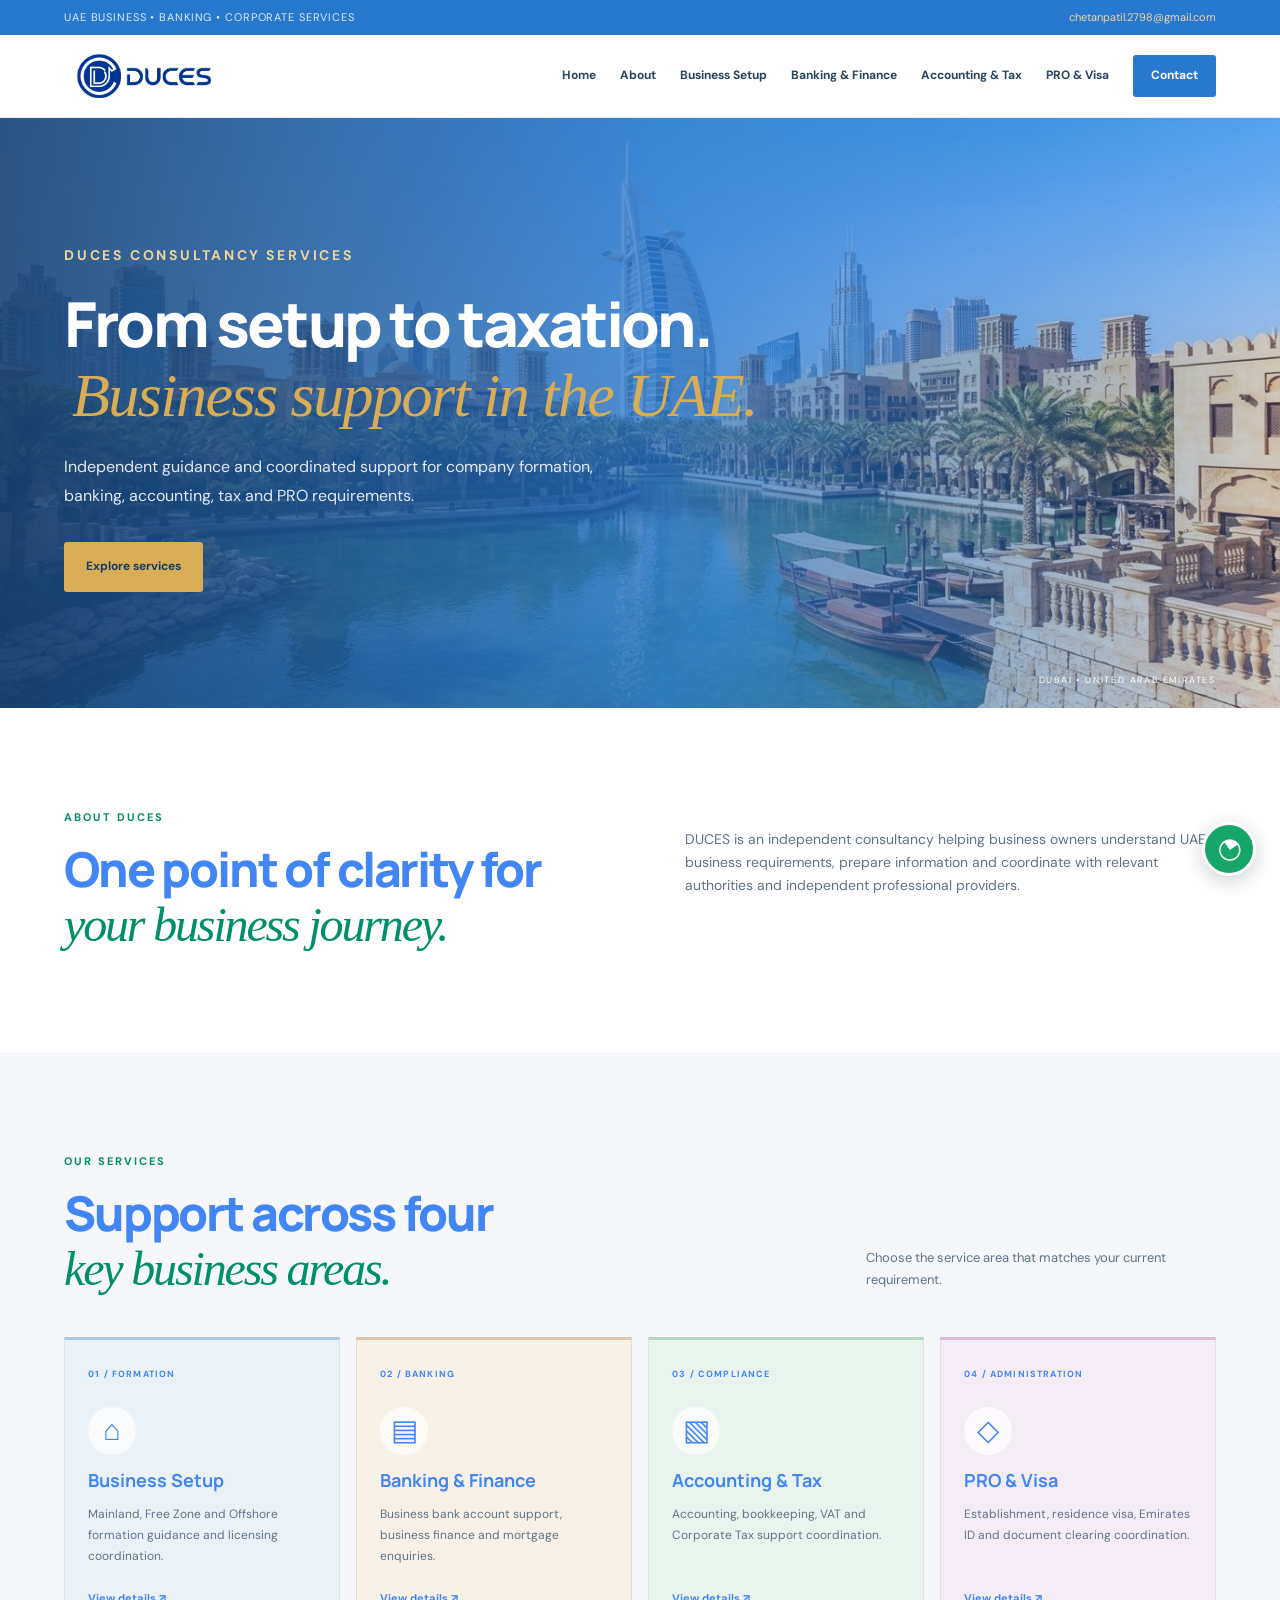
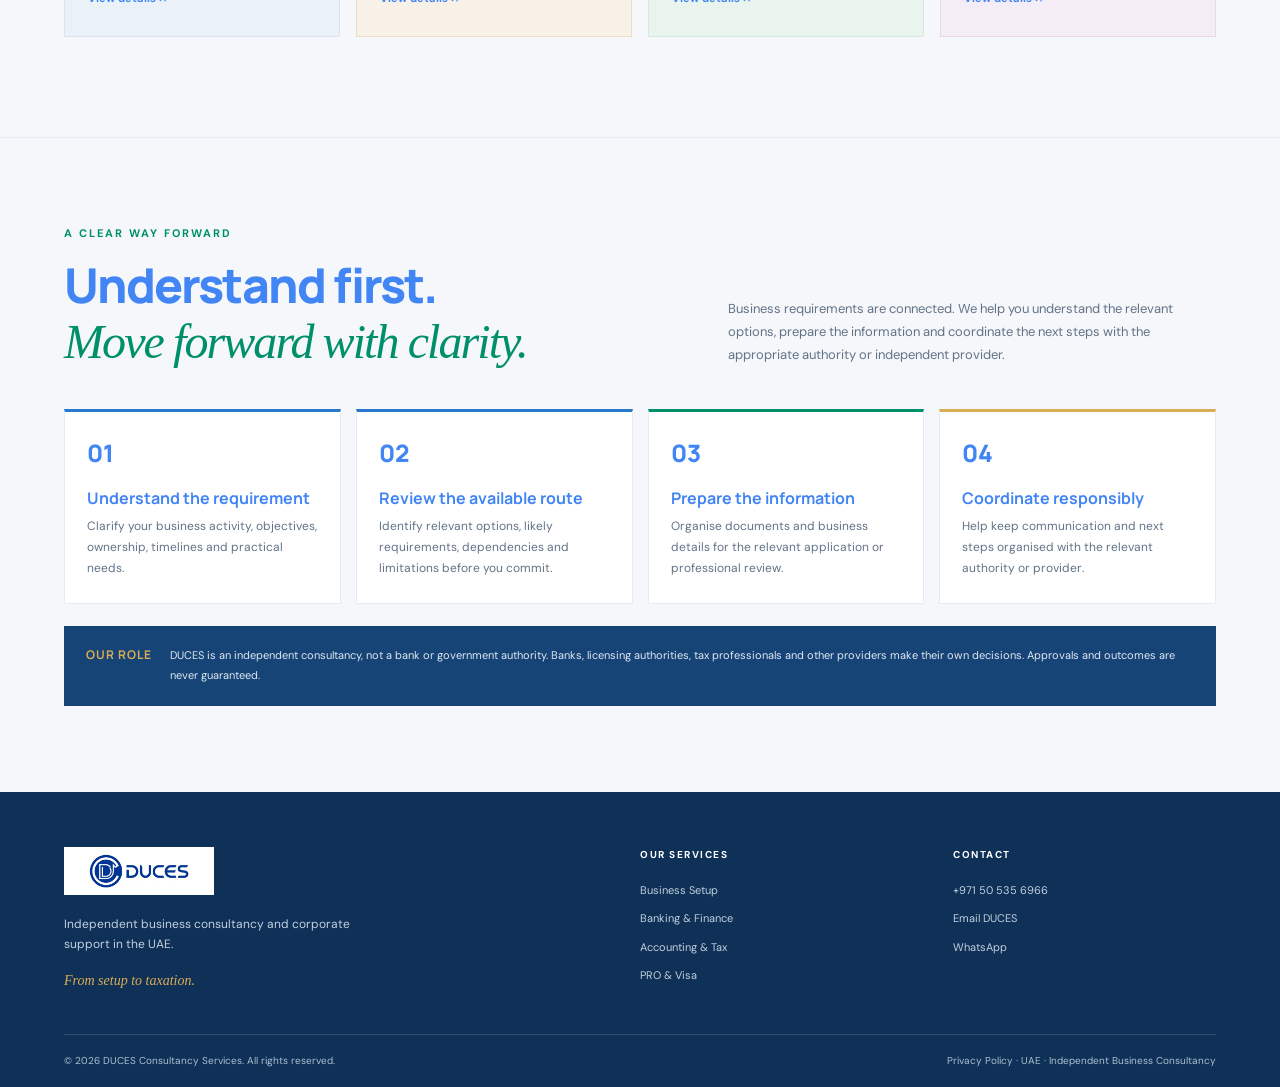
==== commit dbc3de04: "Refresh stylesheet cache across website" ====
--- a/index.html
+++ b/index.html
@@ -9,7 +9,7 @@
 <meta property="og:type" content="website"><meta property="og:title" content="DUCES Consultancy Services | UAE Business Setup, Banking & Tax"><meta property="og:description" content="DUCES Consultancy Services provides coordinated guidance for UAE company formation, business banking, finance, accounting, taxation, PRO and visa services."><meta property="og:url" content="https://chetan7025.github.io/Duces-Website-V6/"><meta property="og:image" content="https://chetan7025.github.io/Duces-Website-V6/assets/duces-logo.jpg"><meta name="twitter:card" content="summary_large_image">
 <link rel="preconnect" href="https://fonts.googleapis.com"><link rel="preconnect" href="https://fonts.gstatic.com" crossorigin>
 <link href="https://fonts.googleapis.com/css2?family=DM+Sans:wght@400;500;600;700&family=Manrope:wght@400;500;600;700;800&display=swap" rel="stylesheet">
-<link rel="stylesheet" href="style.css?v=20261111-launch2">
+<link rel="stylesheet" href="style.css?v=20261111-headingfix3">
 
 <script type="application/ld+json">{"@context":"https://schema.org","@type":"Organization","name":"DUCES Consultancy Services","url":"https://chetan7025.github.io/Duces-Website-V6/","logo":"https://chetan7025.github.io/Duces-Website-V6/assets/duces-logo.jpg","email":"chetanpatil.2798@gmail.com","telephone":"+971505356966","description":"Independent UAE business consultancy and coordinated corporate support across company formation, banking, finance, accounting, tax and PRO services.","areaServed":{"@type":"Country","name":"United Arab Emirates"}}</script>
 </head>
--- a/style.css
+++ b/style.css
@@ -1068,3 +1068,236 @@
 .enquiry-form input:focus,.enquiry-form select:focus,.enquiry-form textarea:focus{border-color:#4285F4;box-shadow:0 0 0 3px #4285F41c}
 .btn{transition:background-color .18s ease,border-color .18s ease,transform .18s ease}
 @media(prefers-reduced-motion:reduce){.btn{transition:none}}
+
+
+/* Online enquiry feedback states */
+.form-success{color:#087B58!important;font-weight:700}
+.enquiry-form button:disabled{opacity:.7;cursor:wait;transform:none}
+
+
+/* FINAL PALETTE OVERRIDE — ensure legacy page-specific rules cannot restore old navy */
+:root{
+  --royal:#4285F4;
+  --blue:#2878D0;
+  --deep:#174477;
+}
+/* Main homepage image overlay: brighter blue while retaining white-text contrast. */
+.hero{background-color:#4285F4!important}
+.hero-shade{
+  background:linear-gradient(90deg,rgba(23,68,119,.90) 0%,rgba(40,120,208,.76) 52%,rgba(66,133,244,.24) 100%)!important;
+}
+/* Every inner-page hero gets the same new blue treatment. */
+section.inner-hero:not(.banking-hero),
+section.inner-hero.setup-hero,
+section.inner-hero.accounting-hero,
+section.inner-hero.pro-hero,
+section.inner-hero.about-hero,
+section.inner-hero.contact-hero,
+section.inner-hero.privacy-hero,
+section.inner-hero.banking-hero{
+  background-color:#4285F4!important;
+  background-image:linear-gradient(118deg,#2878D0 0%,#4285F4 62%,#73A7F8 100%)!important;
+}
+section.inner-hero::before{
+  background:linear-gradient(90deg,rgba(23,68,119,.20) 0%,rgba(23,68,119,.08) 100%)!important;
+}
+.topline{background:#2878D0!important}
+.nav .nav-contact,.btn-blue{background:#2878D0!important}
+.nav a:hover,.text-link,.card-link,.form-note a{color:#2878D0!important}
+.nav .nav-contact:hover,.btn-blue:hover{background:#1F65B5!important}
+.service-card.featured{background:#2878D0!important;border-color:#2878D0!important}
+
+
+/* BANKING PAGE — align section rhythm and components with Business Setup */
+.banking-intro,
+.banking-service-section,
+.bank-types,
+.bank-readiness,
+.finance-section,
+.mortgage-section{
+  padding:78px 0!important;
+}
+.banking-intro{background:#fff!important}
+.banking-service-section,
+.bank-readiness,
+.mortgage-section{background:var(--bg)!important;color:var(--ink)!important}
+.bank-types,
+.finance-section{background:#fff!important}
+.banking-intro-grid{
+  grid-template-columns:1fr 1fr!important;
+  gap:clamp(38px,6vw,78px)!important;
+  align-items:start!important;
+}
+.banking-intro h2,
+.finance-section h2,
+.bank-readiness h2,
+.mortgage-section h2{
+  font:800 clamp(34px,4.1vw,48px)/1.14 'Manrope',sans-serif!important;
+  color:var(--royal)!important;
+  letter-spacing:-.04em!important;
+  margin:16px 0!important;
+}
+.banking-intro h2 em,
+.finance-section h2 em,
+.bank-readiness h2 em,
+.mortgage-section h2 em{
+  font:400 1em/1.2 Georgia,serif!important;
+  color:var(--green)!important;
+}
+.bank-readiness .section-heading.light h2{color:var(--royal)!important}
+.bank-readiness .section-heading.light h2 em{color:var(--green)!important}
+.bank-readiness .section-heading.light .kicker{color:var(--green)!important}
+.bank-readiness .section-heading>p{color:var(--muted)!important}
+.banking-service-grid,
+.bank-types-grid{
+  grid-template-columns:repeat(3,minmax(0,1fr))!important;
+  gap:18px!important;
+  margin-top:34px!important;
+}
+.banking-service-card{
+  background:#fff!important;
+  border:1px solid var(--silver)!important;
+  padding:26px 24px!important;
+  min-height:100%!important;
+  box-shadow:none!important;
+}
+.banking-service-card h3,
+.bank-type h3,
+.finance-product h3,
+.mortgage-checklist h3,
+.bank-doc-panel h3{color:var(--royal)!important}
+.bank-type{
+  background:var(--bg)!important;
+  border:1px solid var(--silver)!important;
+  border-top:3px solid var(--green)!important;
+  padding:26px 24px!important;
+}
+.bank-doc-grid{
+  grid-template-columns:repeat(2,minmax(0,1fr))!important;
+  gap:18px!important;
+  margin-top:34px!important;
+}
+.bank-doc-panel,
+.mortgage-checklist{
+  background:#fff!important;
+  border:1px solid var(--silver)!important;
+  padding:28px!important;
+}
+.finance-layout,
+.mortgage-grid{
+  grid-template-columns:repeat(2,minmax(0,1fr))!important;
+  gap:clamp(38px,5vw,68px)!important;
+  align-items:start!important;
+}
+.finance-product-list{border-top:1px solid var(--silver)!important}
+.finance-product{
+  grid-template-columns:92px 34px minmax(0,1fr)!important;
+  align-items:center!important;
+  gap:15px!important;
+  padding:20px 0!important;
+}
+.finance-product img{
+  display:block!important;
+  width:92px!important;
+  height:72px!important;
+  object-fit:cover!important;
+  border:1px solid var(--silver)!important;
+}
+.mortgage-checklist{height:100%}
+.banking-faq{background:var(--bg)!important}
+.banking-faq .faq-layout{grid-template-columns:.8fr 1.2fr!important;gap:clamp(38px,5vw,68px)!important}
+.banking-disclaimer{color:var(--muted)!important}
+.bank-readiness .banking-disclaimer{color:var(--muted)!important}
+@media(max-width:760px){
+  .banking-intro,
+  .banking-service-section,
+  .bank-types,
+  .bank-readiness,
+  .finance-section,
+  .mortgage-section{padding:58px 0!important}
+  .banking-intro-grid,
+  .finance-layout,
+  .mortgage-grid,
+  .banking-faq .faq-layout{grid-template-columns:1fr!important;gap:28px!important}
+  .banking-service-grid,
+  .bank-types-grid,
+  .bank-doc-grid{grid-template-columns:1fr!important}
+  .finance-product{grid-template-columns:76px 28px minmax(0,1fr)!important;gap:12px!important}
+  .finance-product img{width:76px!important;height:66px!important}
+  .bank-doc-panel,
+  .mortgage-checklist{padding:22px 18px!important}
+}
+
+
+/* Banking section headings: consistent alignment and typography */
+.banking-service-section .section-heading,
+.bank-types .section-heading{
+  display:flex!important;
+  align-items:flex-end!important;
+  justify-content:space-between!important;
+  gap:50px!important;
+  margin:0 0 42px!important;
+}
+.banking-service-section .section-heading>div,
+.bank-types .section-heading>div{
+  flex:1 1 auto!important;
+  min-width:0!important;
+}
+.banking-service-section .section-heading h2,
+.bank-types .section-heading h2{
+  font:800 clamp(34px,4.1vw,48px)/1.14 'Manrope',sans-serif!important;
+  color:var(--royal)!important;
+  letter-spacing:-.04em!important;
+  margin:16px 0 0!important;
+}
+.banking-service-section .section-heading h2 em,
+.bank-types .section-heading h2 em{
+  font:400 1em/1.2 Georgia,serif!important;
+  color:var(--green)!important;
+}
+.banking-service-section .section-heading>p,
+.bank-types .section-heading>p{
+  flex:0 1 350px!important;
+  max-width:350px!important;
+  margin:0 0 5px!important;
+  color:var(--muted)!important;
+  font-size:13px!important;
+  line-height:1.75!important;
+}
+@media(max-width:760px){
+  .banking-service-section .section-heading,
+  .bank-types .section-heading{
+    display:block!important;
+    margin-bottom:30px!important;
+  }
+  .banking-service-section .section-heading>p,
+  .bank-types .section-heading>p{
+    max-width:none!important;
+    margin:18px 0 0!important;
+  }
+}
+
+
+/* Match Banking section titles exactly to Business Setup section heading system */
+.banking-service-section .section-heading h2,
+.bank-types .section-heading h2{
+  font:800 clamp(38px,5.2vw,62px)/1.12 'Manrope',sans-serif!important;
+  letter-spacing:-.045em!important;
+  color:var(--royal)!important;
+  margin:22px 0!important;
+}
+.banking-service-section .section-heading h2 em,
+.bank-types .section-heading h2 em{
+  font-family:var(--serif)!important;
+  font-weight:400!important;
+  font-style:italic!important;
+  color:var(--gold)!important;
+}
+@media(max-width:760px){
+  .banking-service-section .section-heading h2,
+  .bank-types .section-heading h2{
+    font-size:clamp(34px,8vw,42px)!important;
+    line-height:1.12!important;
+    margin:18px 0!important;
+  }
+}
